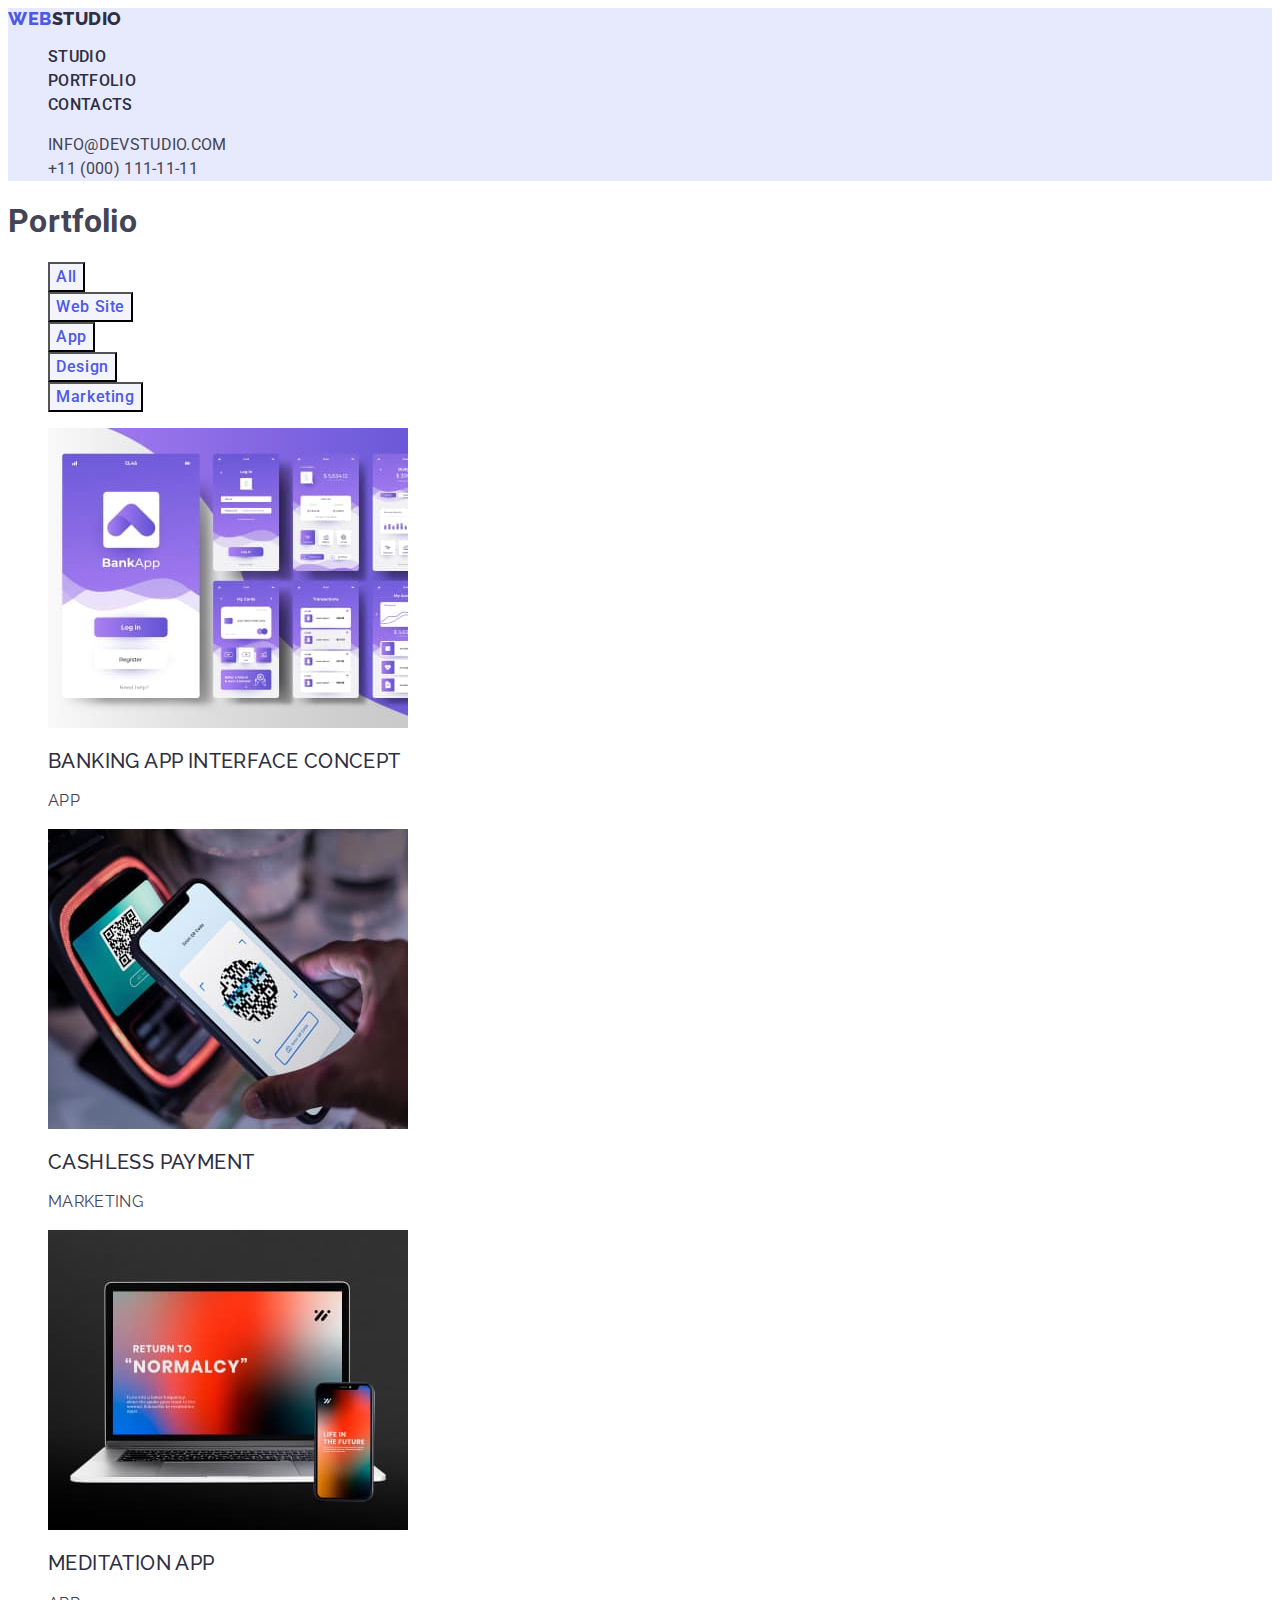
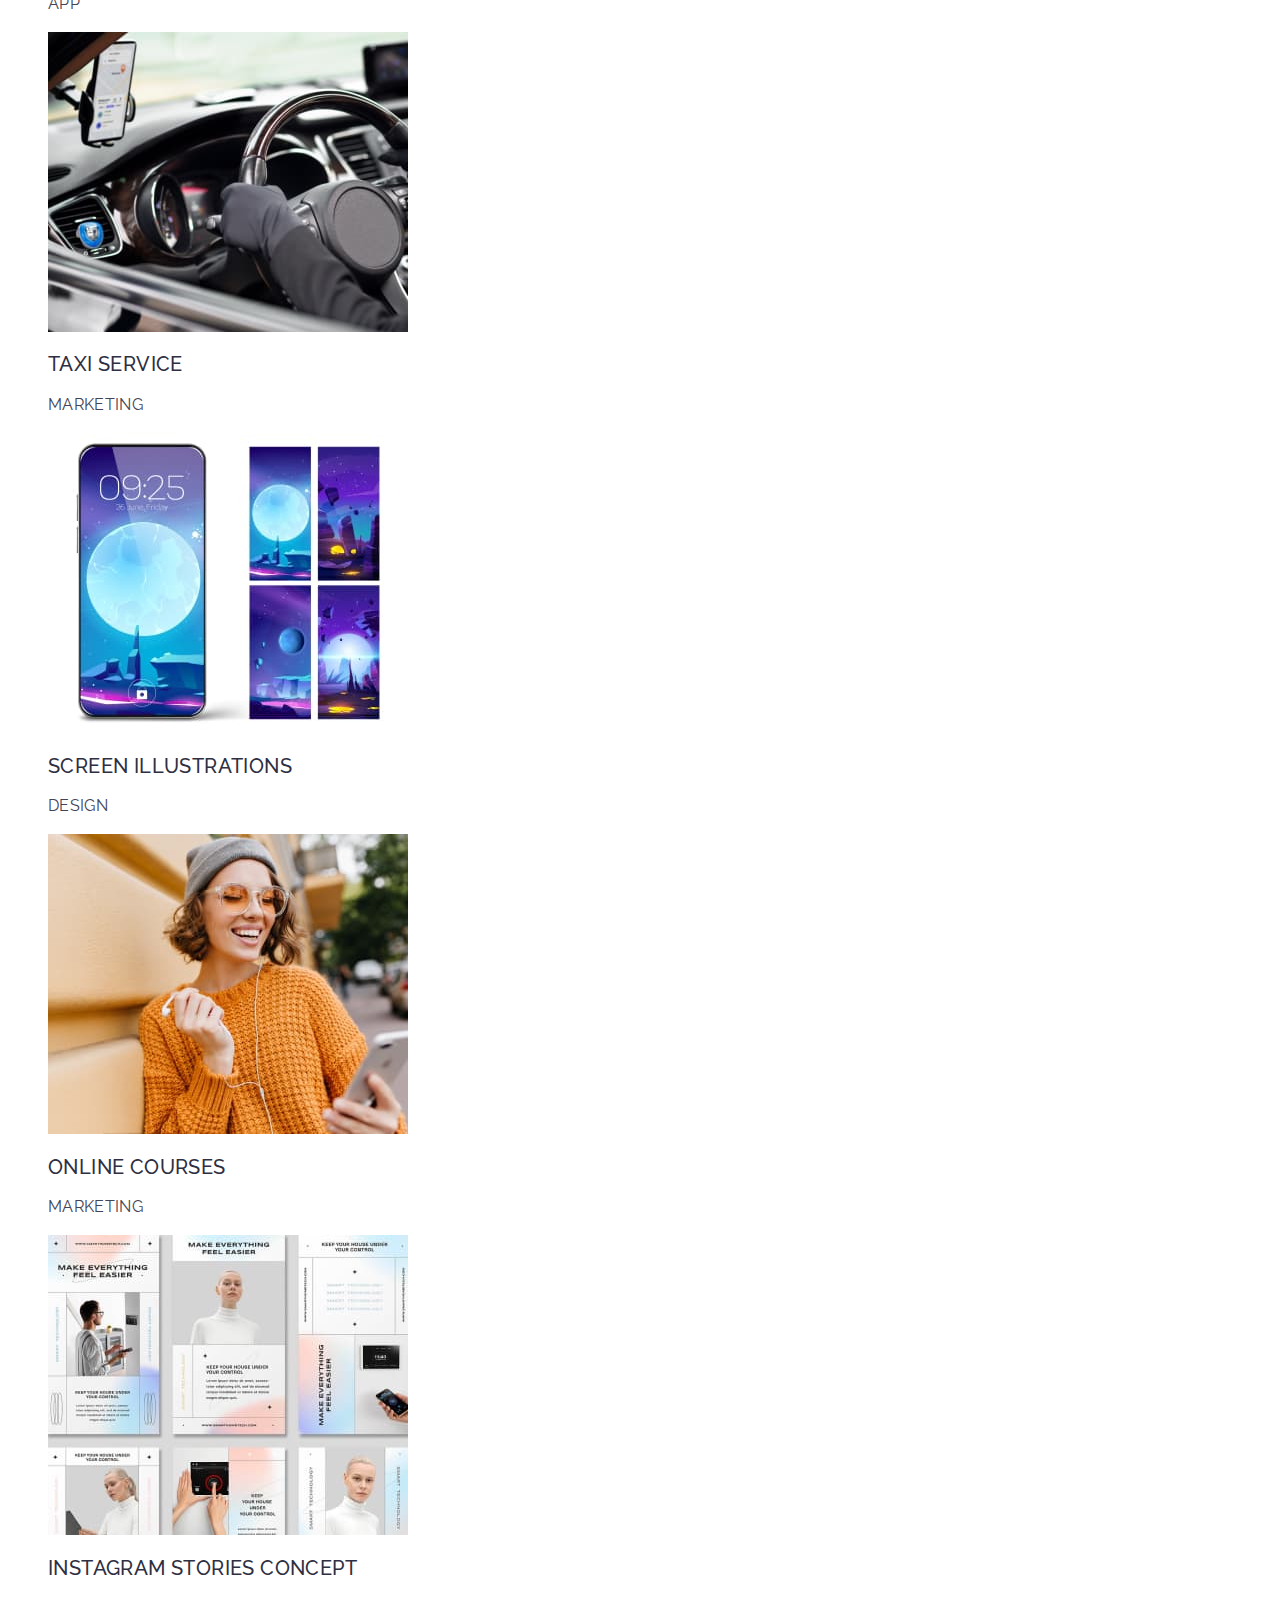
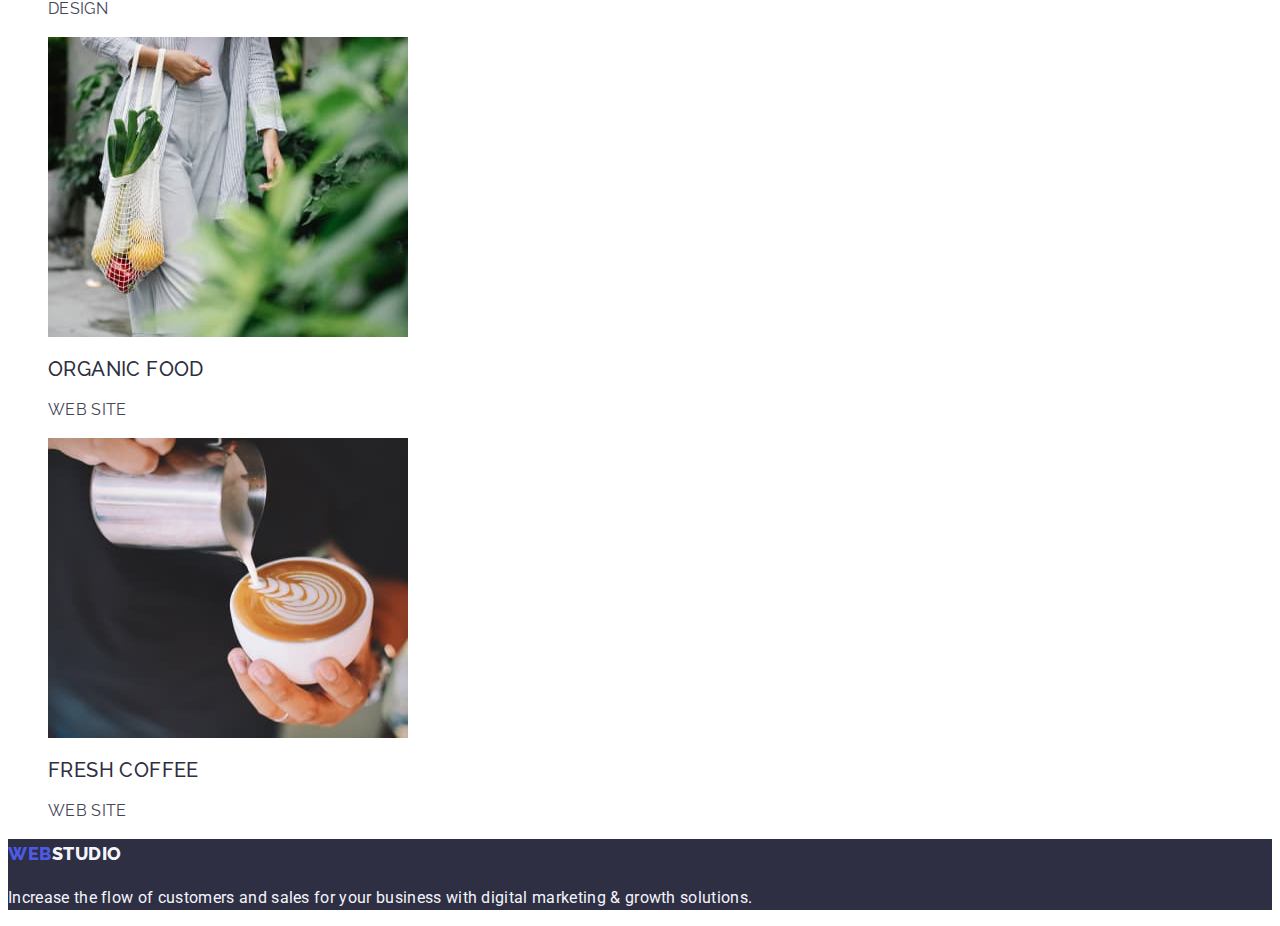
==== portfolio.html @ 163a84ca "Initial commit" ====
<!DOCTYPE html>
<html lang="en">

<head>
    <meta charset="UTF-8">
    <meta http-equiv="X-UA-Compatible" content="IE=edge">
    <meta name="viewport" content="width=device-width, initial-scale=1.0">
    <title>Document</title>
    <link rel="stylesheet" href="./css/styles.css">
    <link rel="preconnect" href="https://fonts.googleapis.com">
    <link rel="preconnect" href="https://fonts.gstatic.com" crossorigin>
    <link
        href="https://fonts.googleapis.com/css2?family=Raleway:wght@800&family=Roboto:wght@400;500;700;900&display=swap"
        rel="stylesheet">
</head>

<body>
    <!--Main Info-->
<header class="header">
    <nav class="nav">

        <a class="link" href="./index.html">Web<span class="logo">Studio</span></a>
        <ul class="list">

            <li><a class="nav-link link" href="./index.html">Studio</a></li>
            <li><a class="nav-link link" href="./portfolio.html">Portfolio</a></li>
            <li><a class="nav-link link" href="">Contacts</a></li>
        </ul>
    </nav>
    <address class="item">
        <ul class="list">
            <li><a class="link-adress list link" href="mailto:info@devstudio.com">info@devstudio.com</a></li>
            <li><a class="link-adress list link" href="tel:+110001111111">+11 (000) 111-11-11</a></li>
        </ul>
    </address>
</header>
   <main>
    <!--Links about us-->
    <section class="section-portfolio">
        <h1>Portfolio</h1>
        <ul class="list">
            <li><button type="button" class="button-portfolio">All</button></li>
            <li><button type="button" class="button-portfolio">Web Site</button></li>
            <li><button type="button" class="button-portfolio">App</button></li>
            <li><button type="button" class="button-portfolio">Design</button></li>
            <li><button type="button" class="button-portfolio">Marketing</button></li>
        </ul>
   
        <ul class="list">
            
            <li>
            <a  href="" class="link link-portfolio"><img src="./images/Bankapp.jpg" alt="banking application" width="360"><h2 class="section-portfolio-title">Banking App Interface Concept</h2>
            <p class="section-portfolio-text">App</p></a>
            </li>

            <li>
             <a href="" class="link link-portfolio"><img src="./images/scancode.jpg" alt="scaning QR code from phone" width="360"><h2 class="section-portfolio-title">Cashless Payment</h2>
            <p class="section-portfolio-text">Marketing</p></a>
            
            </li>

            <li>
            <a href="" class="link link-portfolio"><img src="./images/laptop.jpg" alt="laptop staying on the table with information" width="360"><h2 class="section-portfolio-title">Meditation App</h2>
            <p class="section-portfolio-text">App</p></a>
            
            </li>

            <li>
            <a href="" class="link link-portfolio"><img src="./images/cardrive.jpg" alt="man drive a car" width="360"><h2 class="section-portfolio-title">Taxi Service</h2>
            <p class="section-portfolio-text">Marketing</p></a>
            
            </li>

            <li>
            <a href="" class="link link-portfolio"><img src="./images/nightphone.jpg" alt="phone with night theame" width="360"><h2 class="section-portfolio-title">Screen Illustrations</h2>
            <p class="section-portfolio-text">Design</p></a>
            
            </li>
                                        
            <li>
            <a href="" class="link link-portfolio"><img src="./images/smile.jpg" alt="smile woman" width="360"><h2 class="section-portfolio-title">Online Courses</h2>
            <p class="section-portfolio-text">Marketing</p></a>
           
            </li>
            
            <li>
            <a href="" class="link link-portfolio"><img src="./images/teh.jpg" alt="tehnology with robot" width="360"><h2 class="section-portfolio-title">Instagram Stories Concept</h2>
            <p class="section-portfolio-text">Design</p></a>
            
            </li>

            <li>
            <a href="" class="link link-portfolio"><img src="./images/woomanveg.jpg" alt="woman with vegatebles" width="360"><h2 class="section-portfolio-title">Organic Food</h2>
            <p class="section-portfolio-text">Web Site</p></a>
            
            </li>

            <li>
            <a href="" class="link link-portfolio"><img src="./images/cupcoffe.jpg" alt="cup of the coffe" width="360"><h2 class="section-portfolio-title">Fresh Coffee</h2>
            <p class="section-portfolio-text">Web Site</p></a>
            
            </li>

        </ul>
    </section>
   </main>
<!--Footer-->
<footer class="footer">
    <a class="link" href="./index.html">Web<span class="footer-logo">Studio</span></a>
    <p class="footer-text">Increase the flow of customers and sales for your business with digital marketing & growth
        solutions.</p>
</footer>
</body>

</html>
---- css/styles.css ----
:root{
    --iris-color: #4D5AE5;
    --ocean-color: #404BBF;
    --navy-blue-color: #2E2F42;
    --green-color: #31D0AA;
    --slate-color: #434455;
    --light-slate-color: #8E8F99;
    --cornflower-color: #E7E9FC;
    --cloud-color: #F4F4FD;
    --navy-blue-modal: #2E2F42;
    --grey-color: #2E2F42;
    --white-color: #FFFFFF;
    --dairy-color: #FCFCFC;
}
body{
    color: #434455;
        background-color: #ffffff;
        font-family: 'Roboto', sans-serif;
        letter-spacing: 0.02em;
}
/*-----------------Header------------------------*/
.header{
    background-color: var(--cornflower-color);
}
.link{
    color: #4d5ae5;
        font-family: "Raleway", sans-serif;
        font-weight: 800;
        font-size: 18px;
        line-height: 1.17;
        text-transform: uppercase;
        text-decoration: none;
        letter-spacing: 0.03em;
}
.logo{
color: var(--navy-blue-color);
}
.nav-link{
color: var(--navy-blue-modal);
font-weight: 500;
font-size: 16px;
line-height: 1.5;
letter-spacing: 0.02em;
font-family: 'Roboto', sans-serif;
}
.list{
list-style: none;
text-decoration: none;
}
.link-adress{
    color: var(--slate-color);
    font-style: normal;
    font-weight: 400;
    font-size: 16px;
    line-height: 1.5;
    letter-spacing: 0.02em;
    font-family: 'Roboto', sans-serif;
}
.item{
font-style: normal
}
/*----------------Section main HERO------------------*/
.section-hero{
    background-color: var(--navy-blue-color);
}
.section-hero-title{
    color: var(--white-color);
    font-weight: 700;
    font-size: 56px;
    line-height: 1.07;
    text-align: center;
    letter-spacing: 0.02em
}
/*--------------------Section main 1--------------------*/
.section{
    background-color: #fff;
}
.section-title {
    color: var(--navy-blue-color);
    font-weight: 500;
    font-size: 20px;
    line-height: 1.2;
    letter-spacing: 0.02em;
}

.section-text {
    color: var(--slate-color);
    font-weight: 400;
    font-size: 16px;
    line-height: 1.5;
}
/*-----------------------Section main 2------------------*/
.section-work{
    background-color: #fff;
}
.section-work-title{
    color:#2e2f42;
    font-weight: 700;
    font-size: 36px;
    line-height: 1.11;
    text-transform: capitalize;
    text-align: center;
}
/*------------------------Section main 3------------------*/
.section-team{
    background-color: var(--cloud-color);
}
.section-team-title{
    color:#2e2f42;
    font-weight: 700;
    font-size: 36px;
    line-height: 1.11;
    letter-spacing: 0.02em;
    text-transform: capitalize;
    text-align: center;
}
.section-team-subtitle{
 color:#2e2f42; 
font-weight: 500;
font-size: 20px;
line-height: 1.2;
text-align: center;
letter-spacing: 0.02em;
}
.section-team-list{
background-color: #FFFFFF;
}
.section-team-text{
    font-weight: 400;
    font-size: 16px;
    line-height: 1.5;
    text-align: center;
}
/*----------------Footer---------------------------------*/
.footer{
    background-color: var(--navy-blue-color);
}
.footer-logo{
color: #F4F4FD;
text-decoration: none;
font-weight: 800;
font-size: 18px;
line-height: 1.7;
letter-spacing: 0.03em;
text-transform: uppercase;
}
.footer-text{
color: #F4F4FD;
font-weight: 400;
font-size: 16px;
line-height: 1.5;
}
/*--------------------Section Portfolio-----------------------------------*/
.section-portfolio{
    background-color: #fff;
}
.section-portfolio-title{
color: var(--navy-blue-color);
font-weight: 500;
    font-size: 20px;
    line-height: 1.2;
    letter-spacing: 0.02em

}
.section-portfolio-text{
color: #434455;
font-weight: 400;
font-size: 16px;
line-height: 1.5;
letter-spacing: 0.02em
}

/*----------------------------Buttons and Navigation--------------------------------------*/
.button-main{
    font-family: "Roboto", sans-serif;
    font-weight: 500;
    font-size: 16px;
    line-height: 1.5;
    letter-spacing: 0.04em;
    color: #ffffff;
    background-color: var(--iris-color);
    cursor: pointer;
}
.button-main:hover,
.button-main:focus{
    font-family: "Roboto", sans-serif;
    font-weight: 500;
    font-size: 16px;
    line-height: 1.5;
    letter-spacing: 0.04em;
    color: #ffffff;
    background-color: var(--ocean-color);
} 
.nav-link:focus, 
.nav-link:hover{
color: var(--ocean-color);
}
.link-adress:focus, 
.link-adress:hover{
color: var(--ocean-color);
}
.button-portfolio{
color:#4d5ae5;
font-family: "Roboto", sans-serif;
font-weight: 500;
font-size: 16px;
line-height: 1.5;
letter-spacing: 0.04em;
background-color: #F4F4FD;
cursor: pointer;
}
.button-portfolio:hover, 
.button-portfolio:focus{
color: #FFFFFF;
font-family: "Roboto", sans-serif;
font-weight: 500;
font-size: 16px;
line-height: 1.5;
letter-spacing: 0.04em;
background-color: var(--ocean-color);
}
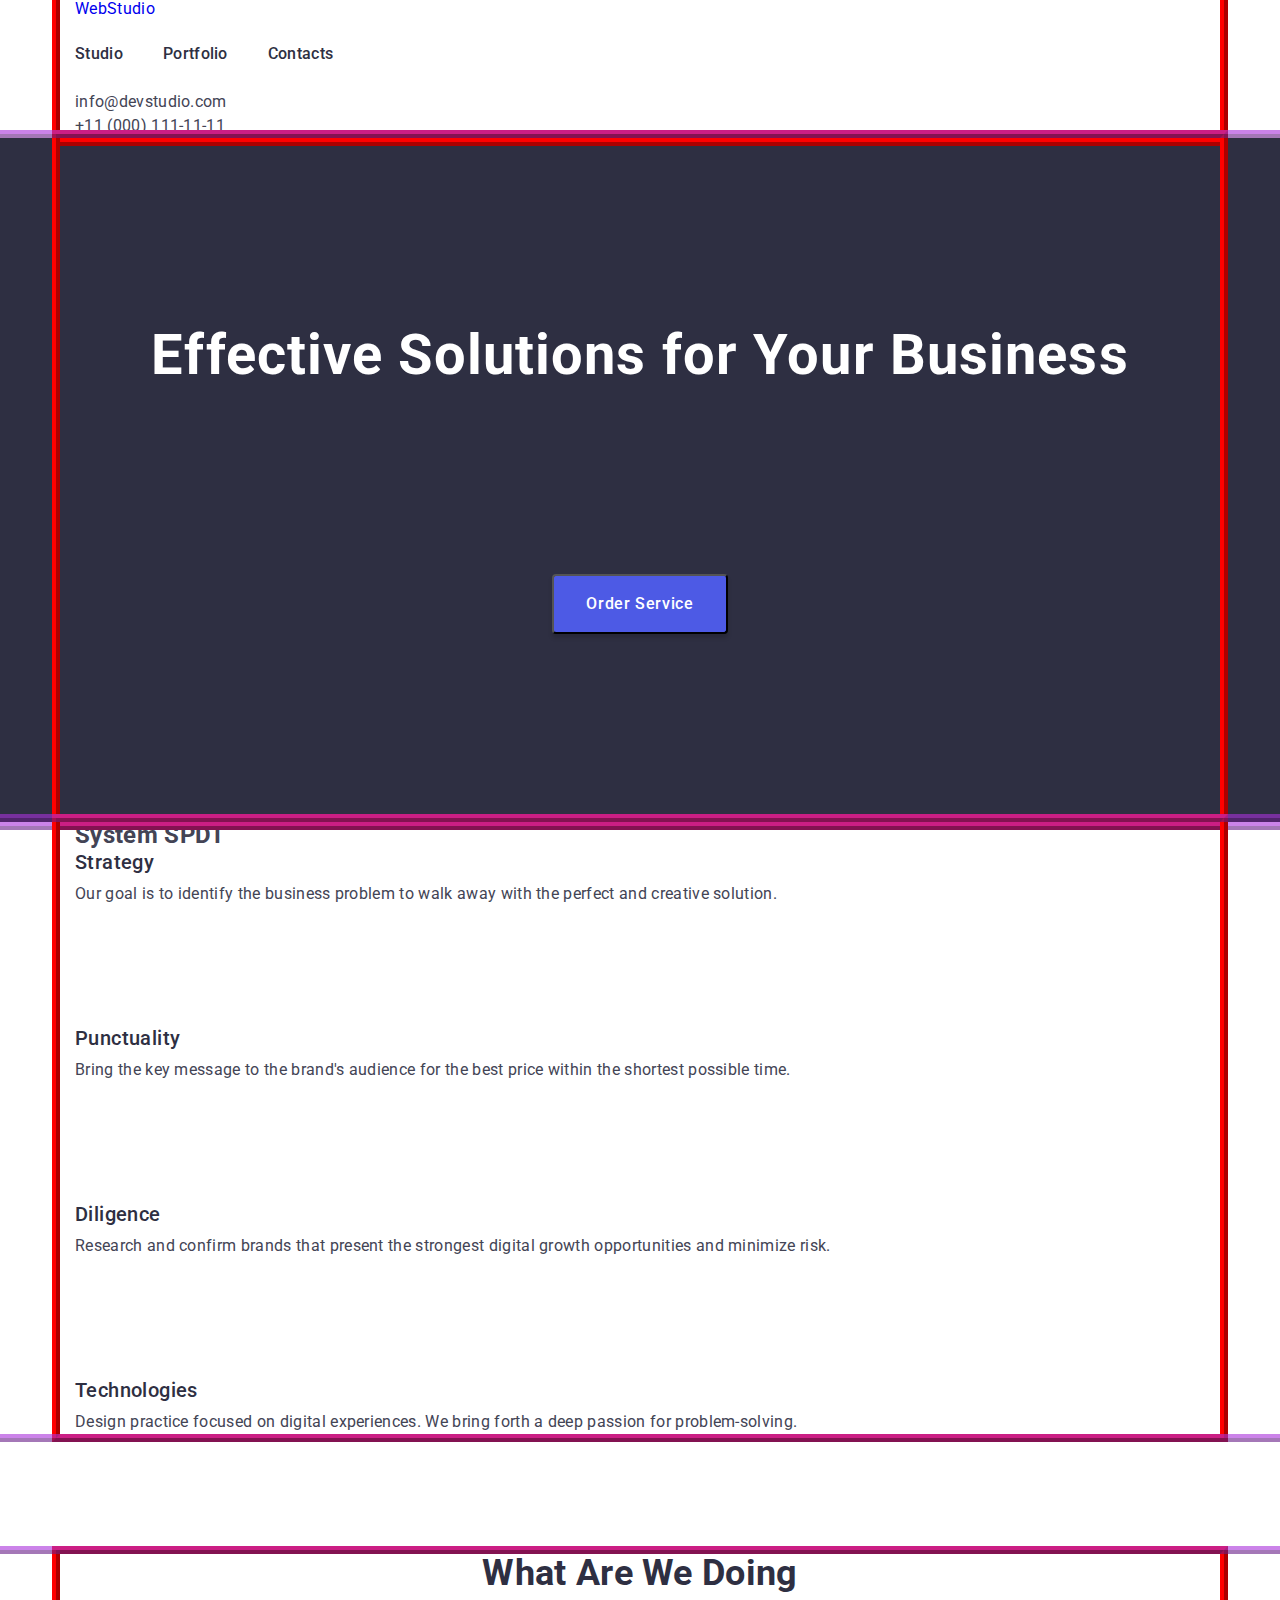
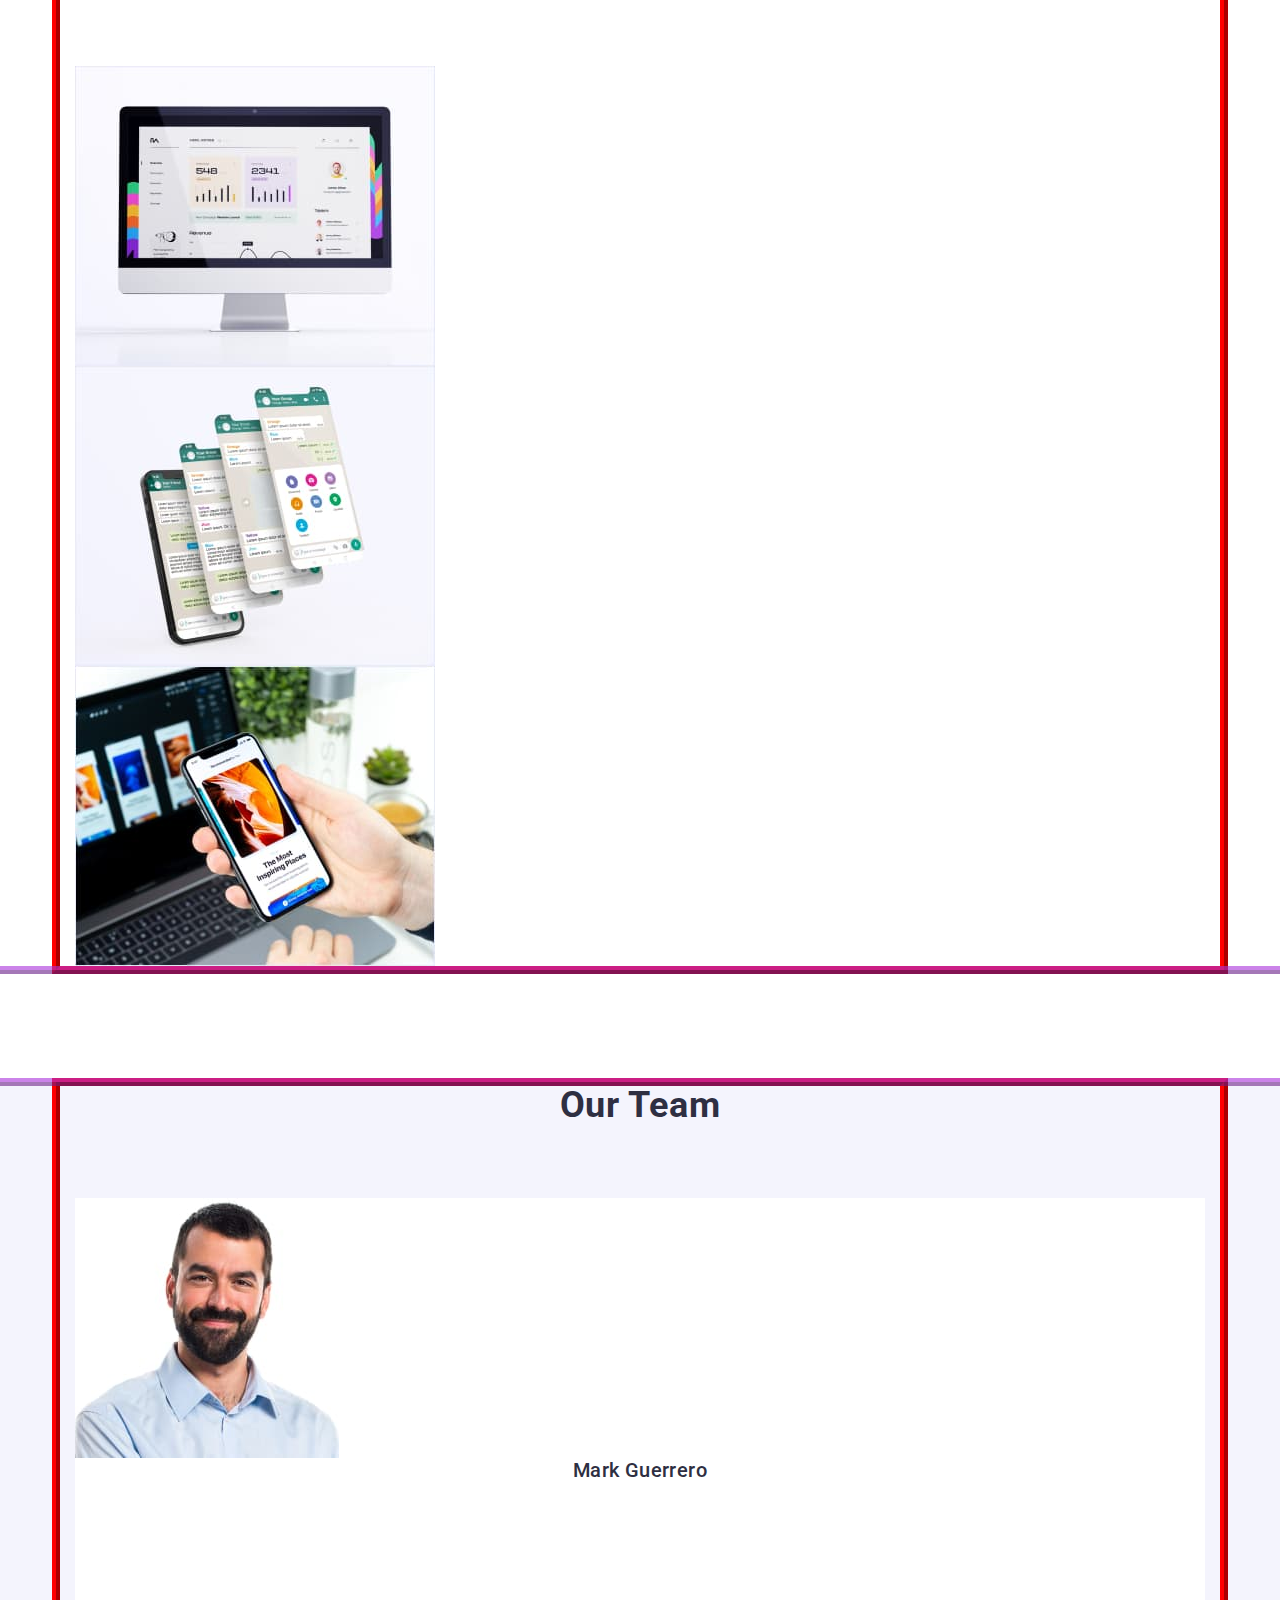
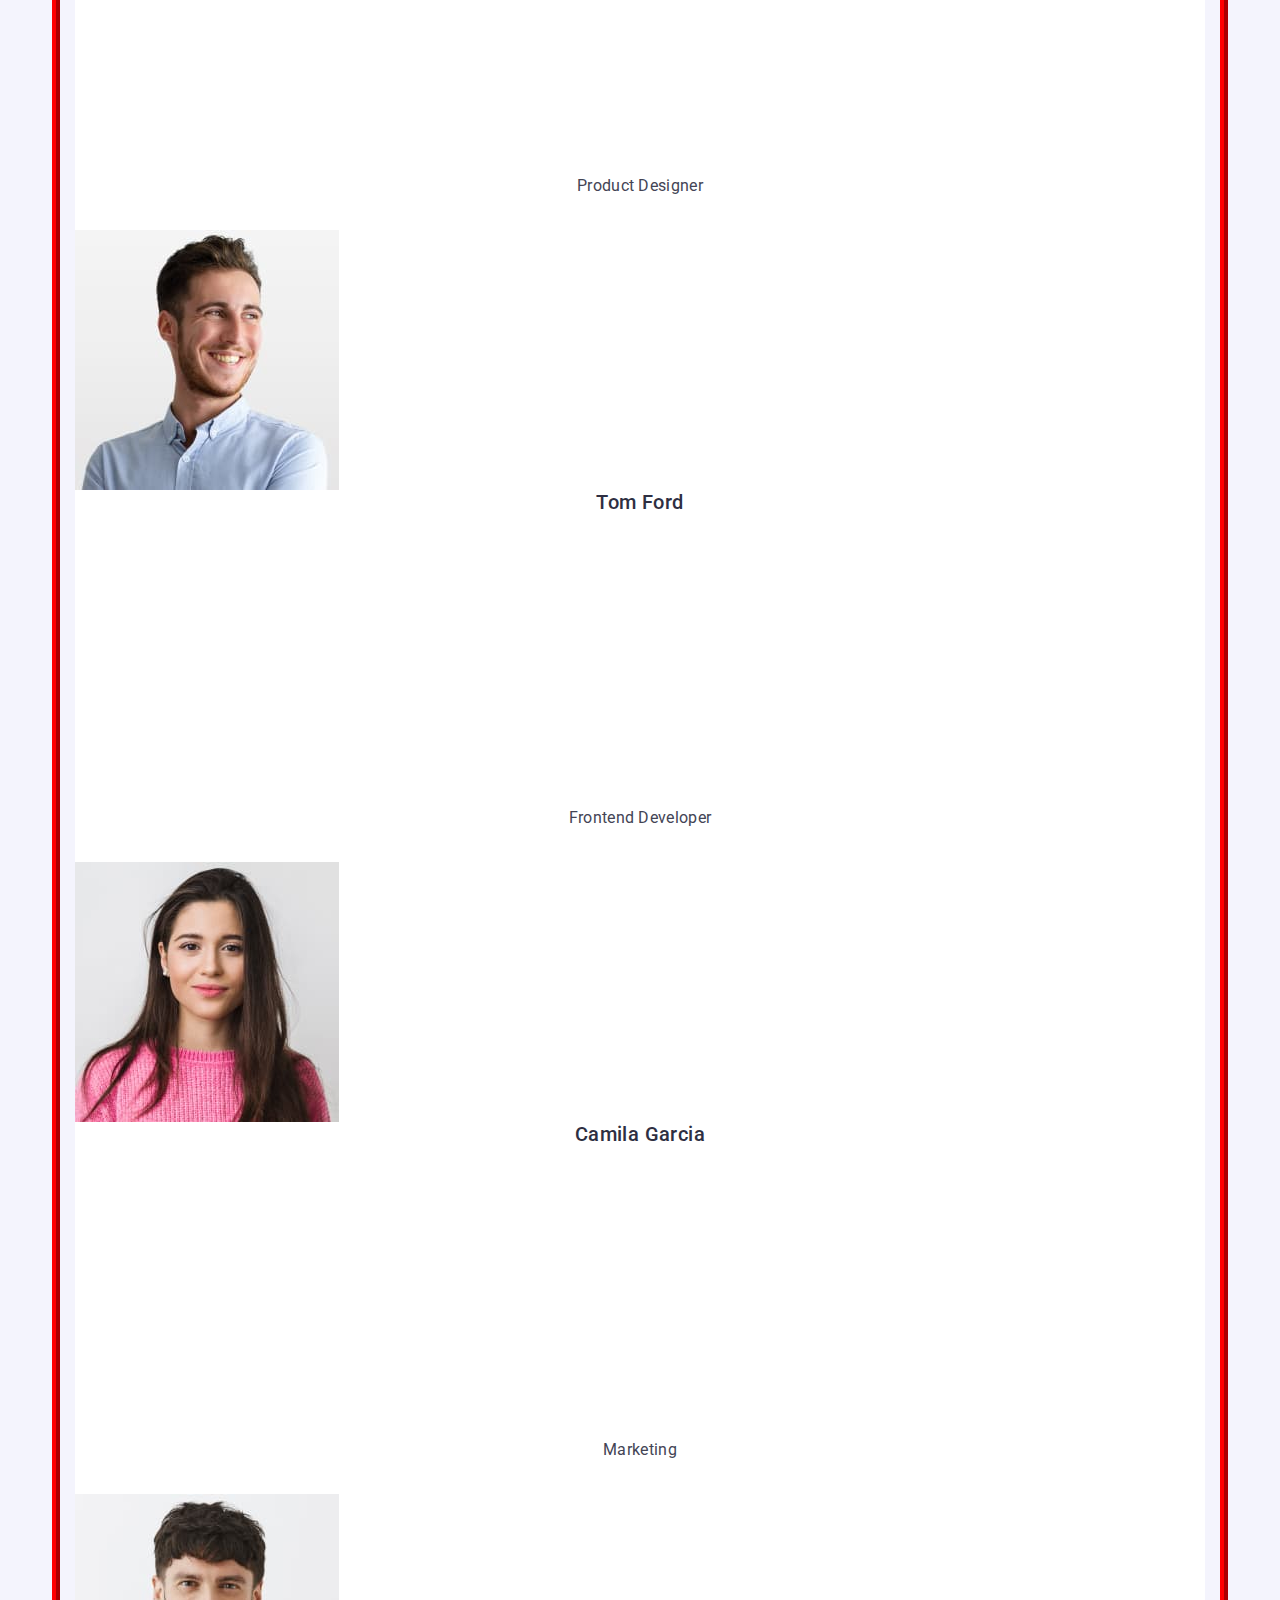
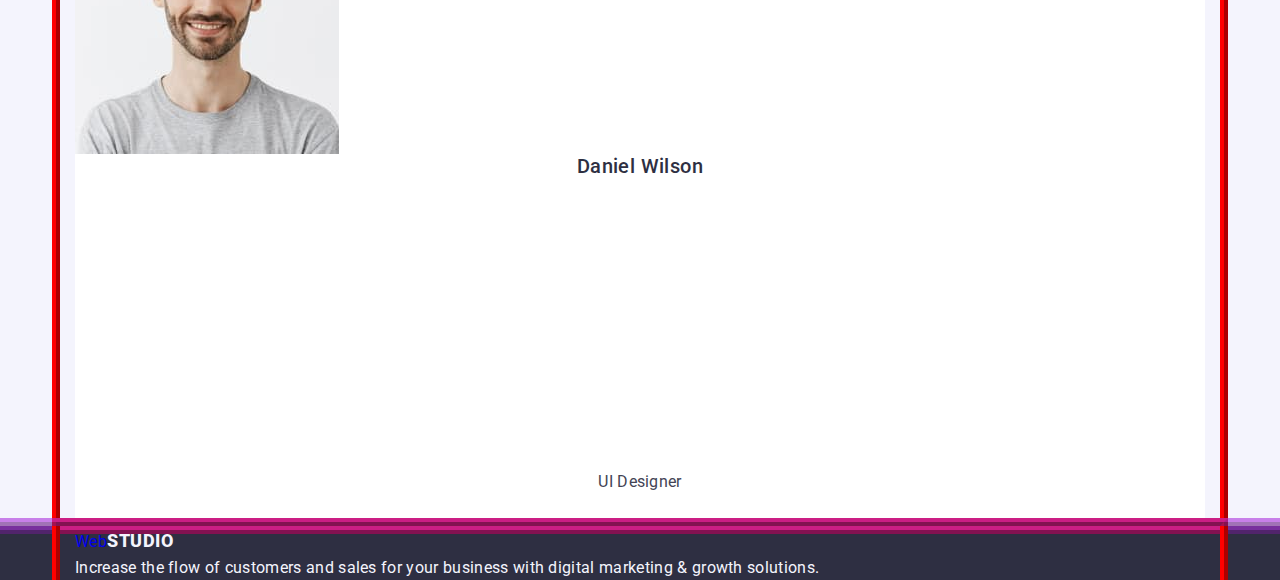
==== commit 0f87d550: "uppdt v0.1" ====
--- a/portfolio.html
+++ b/portfolio.html
@@ -5,111 +5,129 @@
     <meta charset="UTF-8">
     <meta http-equiv="X-UA-Compatible" content="IE=edge">
     <meta name="viewport" content="width=device-width, initial-scale=1.0">
-    <title>Document</title>
-    <link rel="stylesheet" href="./css/styles.css">
+    <title>WebStudio</title>
     <link rel="preconnect" href="https://fonts.googleapis.com">
     <link rel="preconnect" href="https://fonts.gstatic.com" crossorigin>
     <link
         href="https://fonts.googleapis.com/css2?family=Raleway:wght@800&family=Roboto:wght@400;500;700;900&display=swap"
         rel="stylesheet">
+    <link rel="stylesheet" href="https://cdn.jsdelivr.net/npm/modern-normalize@2.0.0/modern-normalize.min.css">
+    <link rel="stylesheet" href="./css/styles.css">
+
 </head>
 
 <body>
     <!--Main Info-->
-<header class="header">
-    <nav class="nav">
+    <header class="header">
+        <div class="container">
 
-        <a class="link" href="./index.html">Web<span class="logo">Studio</span></a>
-        <ul class="list">
+            <nav class="nav">
 
-            <li><a class="nav-link link" href="./index.html">Studio</a></li>
-            <li><a class="nav-link link" href="./portfolio.html">Portfolio</a></li>
-            <li><a class="nav-link link" href="">Contacts</a></li>
-        </ul>
-    </nav>
-    <address class="item">
-        <ul class="list">
-            <li><a class="link-adress list link" href="mailto:info@devstudio.com">info@devstudio.com</a></li>
-            <li><a class="link-adress list link" href="tel:+110001111111">+11 (000) 111-11-11</a></li>
-        </ul>
-    </address>
-</header>
-   <main>
-    <!--Links about us-->
-    <section class="section-portfolio">
-        <h1>Portfolio</h1>
-        <ul class="list">
-            <li><button type="button" class="button-portfolio">All</button></li>
-            <li><button type="button" class="button-portfolio">Web Site</button></li>
-            <li><button type="button" class="button-portfolio">App</button></li>
-            <li><button type="button" class="button-portfolio">Design</button></li>
-            <li><button type="button" class="button-portfolio">Marketing</button></li>
-        </ul>
-   
-        <ul class="list">
-            
-            <li>
-            <a  href="" class="link link-portfolio"><img src="./images/Bankapp.jpg" alt="banking application" width="360"><h2 class="section-portfolio-title">Banking App Interface Concept</h2>
-            <p class="section-portfolio-text">App</p></a>
-            </li>
+                <a class="link" href="./index.html">Web<span class="logo">Studio</span></a>
+                <ul class="nav-main list">
 
-            <li>
-             <a href="" class="link link-portfolio"><img src="./images/scancode.jpg" alt="scaning QR code from phone" width="360"><h2 class="section-portfolio-title">Cashless Payment</h2>
-            <p class="section-portfolio-text">Marketing</p></a>
-            
-            </li>
+                    <li><a class="nav-link link" href="./index.html">Studio</a></li>
+                    <li><a class="nav-link link" href="./portfolio.html">Portfolio</a></li>
+                    <li><a class="nav-link link" href="">Contacts</a></li>
+                </ul>
+            </nav>
+            <address class="item">
+                <ul class="list">
+                    <li><a class="link-adress list link" href="mailto:info@devstudio.com">info@devstudio.com</a></li>
+                    <li><a class="link-adress list link" href="tel:+110001111111">+11 (000) 111-11-11</a></li>
+                </ul>
+            </address>
+        </div>
+    </header>
+    <main>
+        <!--Hero-->
+        <section class="section-hero">
+            <div class="container">
+                <h1 class="section-hero-title">Effective Solutions for Your Business</h1>
+                <button type="button" class="button-main">Order Service</button>
+        </section>
 
-            <li>
-            <a href="" class="link link-portfolio"><img src="./images/laptop.jpg" alt="laptop staying on the table with information" width="360"><h2 class="section-portfolio-title">Meditation App</h2>
-            <p class="section-portfolio-text">App</p></a>
-            
-            </li>
+        <!--SPDT-->
+        <section class="section">
+            <div class="container">
+                <h2>System SPDT</h2>
+                <ul class="list">
+                    <li>
+                        <h3 class="section-title">Strategy</h3>
+                        <p class="section-text">Our goal is to identify the business
+                            problem to walk away with the perfect and creative solution.</p>
+                    </li>
+                    <li>
+                        <h3 class="section-title">Punctuality</h3>
+                        <p class="section-text">Bring the key message to the brand's audience for the best price within
+                            the shortest possible time.</p>
+                    </li>
+                    <li>
+                        <h3 class="section-title">Diligence</h3>
+                        <p class="section-text">Research and confirm brands that present the strongest digital growth
+                            opportunities and minimize risk.
+                        </p>
+                    </li>
+                    <li>
+                        <h3 class="section-title">Technologies</h3>
+                        <p class="section-text">Design practice focused on digital experiences. We bring forth a deep
+                            passion for problem-solving.</p>
+                    </li>
+                </ul>
+            </div>
+        </section>
+        <!--What are we doing-->
+        <section class="section-work">
+            <div class="container">
+                <h2 class="section-work-title">What are we doing</h2>
+                <ul class="list-content">
+                    <li><img src="./images/comp.jpg" alt="Mac staying on the table" width="360"></li>
+                    <li><img src="./images/teleph.jpg" alt="Browsing in Iphone" width="360"></li>
+                    <li><img src="./images/telephcomp.jpg"
+                            alt="A person holds an iPhone in her hand with an open article and a Macbook in the background"
+                            width="360"></li>
+                </ul>
+            </div>
+        </section>
+        <!--Our Team-->
+        <section class="section-team">
+            <div class="container">
+                <h2 class="section-team-title">Our Team</h2>
+                <ul class="list">
+                    <li class="section-team-list">
 
-            <li>
-            <a href="" class="link link-portfolio"><img src="./images/cardrive.jpg" alt="man drive a car" width="360"><h2 class="section-portfolio-title">Taxi Service</h2>
-            <p class="section-portfolio-text">Marketing</p></a>
-            
-            </li>
-
-            <li>
-            <a href="" class="link link-portfolio"><img src="./images/nightphone.jpg" alt="phone with night theame" width="360"><h2 class="section-portfolio-title">Screen Illustrations</h2>
-            <p class="section-portfolio-text">Design</p></a>
-            
-            </li>
-                                        
-            <li>
-            <a href="" class="link link-portfolio"><img src="./images/smile.jpg" alt="smile woman" width="360"><h2 class="section-portfolio-title">Online Courses</h2>
-            <p class="section-portfolio-text">Marketing</p></a>
-           
-            </li>
-            
-            <li>
-            <a href="" class="link link-portfolio"><img src="./images/teh.jpg" alt="tehnology with robot" width="360"><h2 class="section-portfolio-title">Instagram Stories Concept</h2>
-            <p class="section-portfolio-text">Design</p></a>
-            
-            </li>
-
-            <li>
-            <a href="" class="link link-portfolio"><img src="./images/woomanveg.jpg" alt="woman with vegatebles" width="360"><h2 class="section-portfolio-title">Organic Food</h2>
-            <p class="section-portfolio-text">Web Site</p></a>
-            
-            </li>
-
-            <li>
-            <a href="" class="link link-portfolio"><img src="./images/cupcoffe.jpg" alt="cup of the coffe" width="360"><h2 class="section-portfolio-title">Fresh Coffee</h2>
-            <p class="section-portfolio-text">Web Site</p></a>
-            
-            </li>
-
-        </ul>
-    </section>
-   </main>
-<!--Footer-->
-<footer class="footer">
-    <a class="link" href="./index.html">Web<span class="footer-logo">Studio</span></a>
-    <p class="footer-text">Increase the flow of customers and sales for your business with digital marketing & growth
-        solutions.</p>
-</footer>
+                        <img src="./images/Bob.jpg" alt="Man with beautiful beard" width="264">
+                        <h3 class="section-team-subtitle">Mark Guerrero</h3>
+                        <p class="section-team-text">Product Designer</p>
+                    </li>
+                    <li class="section-team-list">
+                        <img src="./images/Devid.jpg" alt="Man with beautiful smile" width="264">
+                        <h3 class="section-team-subtitle">Tom Ford</h3>
+                        <p class="section-team-text">Frontend Developer</p>
+                    </li>
+                    <li class="section-team-list">
+                        <img src="./images/Ana.jpg" alt="beautiful girl" width="264">
+                        <h3 class="section-team-subtitle">Camila Garcia</h3>
+                        <p class="section-team-text">Marketing</p>
+                    </li>
+                    <li class="section-team-list">
+                        <img src="./images/Ara.jpg" alt="Man with big smaile and graj shirt" width="264">
+                        <h3 class="section-team-subtitle">Daniel Wilson</h3>
+                        <p class="section-team-text">UI Designer</p>
+                    </li>
+                </ul>
+            </div>
+        </section>
+        <!--footer-->
+    </main>
+    <!--Footer-->
+    <footer class="footer">
+        <div class="container">
+            <a class="link" href="./index.html">Web<span class="footer-logo">Studio</span></a>
+            <p class="footer-text">Increase the flow of customers and sales for your business with digital marketing &
+                growth solutions.</p>
+        </div>
+    </footer>
 </body>
 
 </html>--- a/css/styles.css
+++ b/css/styles.css
@@ -1,4 +1,4 @@
-:root{
+:root {
     --iris-color: #4D5AE5;
     --ocean-color: #404BBF;
     --navy-blue-color: #2E2F42;
@@ -12,42 +12,128 @@
     --white-color: #FFFFFF;
     --dairy-color: #FCFCFC;
 }
-body{
+
+body {
     color: #434455;
-        background-color: #ffffff;
-        font-family: 'Roboto', sans-serif;
-        letter-spacing: 0.02em;
-}
-/*-----------------Header------------------------*/
-.header{
+    background-color: #ffffff;
+    font-family: 'Roboto', sans-serif;
+    letter-spacing: 0.02em;
+}
+
+.container {
+    width: 1160px;
+    padding-left: 15px;
+    padding-right: 15px;
+    margin-left: auto;
+    margin-right: auto;
+    outline: 8px ridge red;
+}
+
+/**
+  |============================
+  | Reset start
+  |============================
+*/
+h1,
+h2,
+h3,
+h4,
+h5,
+h6,
+p {
+    margin: 0;
+}
+
+ul {
+    padding: 0;
+    margin: 0;
+    list-style: none;
+}
+
+button {
+    font-family: inherit;
+    color: inherit;
+    cursor: pointer;
+}
+
+img {
+    display: block;
+    max-width: 100%;
+    height: auto;
+}
+
+.card-set-item {}
+
+.card-set-
+
+/**
+  |============================
+  | Header
+  |============================
+*/
+.header {
     background-color: var(--cornflower-color);
-}
+    outline: 5px ridge rgba(170, 50, 220, .6);
+}
+.header-container {
+    display: flex;
+    justify-content: space-between;
+    
+}
+.navigation {
+    display: flex;
+    align-items: center;
+       
+}
+
 .link{
+text-decoration: none;
+display: block;
+}
+
+.main-link {
     color: #4d5ae5;
-        font-family: "Raleway", sans-serif;
-        font-weight: 800;
-        font-size: 18px;
-        line-height: 1.17;
-        text-transform: uppercase;
-        text-decoration: none;
-        letter-spacing: 0.03em;
-}
-.logo{
-color: var(--navy-blue-color);
-}
-.nav-link{
-color: var(--navy-blue-modal);
-font-weight: 500;
-font-size: 16px;
-line-height: 1.5;
-letter-spacing: 0.02em;
-font-family: 'Roboto', sans-serif;
-}
-.list{
-list-style: none;
-text-decoration: none;
-}
-.link-adress{
+    font-family: "Raleway", sans-serif;
+    font-weight: 800;
+    font-size: 18px;
+    line-height: 1.17;
+    text-transform: uppercase;
+    letter-spacing: 0.03em;
+    margin-right: 76px;
+}
+
+.logo-span {
+    color: var(--navy-blue-color);
+    margin: rig;
+}
+
+.nav-main{
+display: flex;
+gap: 40px;
+height: 100%;
+align-items: center;
+}
+
+.nav-link {
+    color: var(--navy-blue-modal);
+    font-weight: 500;
+    font-size: 16px;
+    line-height: 1.5;
+    letter-spacing: 0.02em;
+    font-family: 'Roboto', sans-serif;
+    padding: 24px 0;
+    
+}
+
+.list {
+    list-style: none;
+    text-decoration: none;
+    margin: 0px;
+    padding: 0px;
+
+}
+
+.link-adress {
     color: var(--slate-color);
     font-style: normal;
     font-weight: 400;
@@ -56,31 +142,49 @@
     letter-spacing: 0.02em;
     font-family: 'Roboto', sans-serif;
 }
-.item{
-font-style: normal
-}
-/*----------------Section main HERO------------------*/
-.section-hero{
+
+.item {
+    font-style: normal
+}
+
+/**
+  |============================
+  | Section main HERO
+  |============================
+*/
+.section-hero {
     background-color: var(--navy-blue-color);
-}
-.section-hero-title{
+    outline: 8px ridge rgba(170, 50, 220, .6);
+    text-align: center;
+}
+
+.section-hero-title {
     color: var(--white-color);
     font-weight: 700;
     font-size: 56px;
     line-height: 1.07;
     text-align: center;
-    letter-spacing: 0.02em
-}
-/*--------------------Section main 1--------------------*/
-.section{
+    letter-spacing: 0.02em;
+    padding: 188px 0 188px;
+}
+
+/**
+  |============================
+  | Section main 
+  |============================
+*/
+.section {
     background-color: #fff;
-}
+    outline: 8px ridge rgba(170, 50, 220, .6);
+}
+
 .section-title {
     color: var(--navy-blue-color);
     font-weight: 500;
     font-size: 20px;
     line-height: 1.2;
     letter-spacing: 0.02em;
+    margin-bottom: 8px;
 }
 
 .section-text {
@@ -88,90 +192,137 @@
     font-weight: 400;
     font-size: 16px;
     line-height: 1.5;
-}
-/*-----------------------Section main 2------------------*/
-.section-work{
+    margin-bottom: 120px;
+}
+
+/**
+  |============================
+  | Section main work
+  |============================
+*/
+.section-work {
     background-color: #fff;
-}
-.section-work-title{
-    color:#2e2f42;
+    outline: 8px ridge rgba(170, 50, 220, .6);
+}
+
+.section-work-title {
+    color: #2e2f42;
     font-weight: 700;
     font-size: 36px;
     line-height: 1.11;
     text-transform: capitalize;
     text-align: center;
-}
-/*------------------------Section main 3------------------*/
-.section-team{
+    margin-bottom: 72px;
+}
+
+.list-content {
+    margin-bottom: 120px;
+}
+
+/**
+  |============================
+  | Section main team
+  |============================
+*/
+.section-team {
     background-color: var(--cloud-color);
-}
-.section-team-title{
-    color:#2e2f42;
+    outline: 8px ridge rgba(170, 50, 220, .6);
+}
+
+.section-team-title {
+    color: #2e2f42;
     font-weight: 700;
     font-size: 36px;
     line-height: 1.11;
     letter-spacing: 0.02em;
     text-transform: capitalize;
     text-align: center;
-}
-.section-team-subtitle{
- color:#2e2f42; 
-font-weight: 500;
-font-size: 20px;
-line-height: 1.2;
-text-align: center;
-letter-spacing: 0.02em;
-}
-.section-team-list{
-background-color: #FFFFFF;
-}
-.section-team-text{
+    margin-bottom: 72px;
+}
+
+.section-team-subtitle {
+    color: #2e2f42;
+    font-weight: 500;
+    font-size: 20px;
+    line-height: 1.2;
+    text-align: center;
+    letter-spacing: 0.02em;
+}
+
+.section-team-list {
+    background-color: #FFFFFF;
+}
+
+.section-team-text {
     font-weight: 400;
     font-size: 16px;
     line-height: 1.5;
     text-align: center;
-}
-/*----------------Footer---------------------------------*/
-.footer{
+    padding-top: 292px;
+    padding-left: 16px;
+    padding-right: 16px;
+    padding-bottom: 32px;
+}
+
+/**
+  |============================
+  | Footer
+  |============================
+*/
+.footer {
     background-color: var(--navy-blue-color);
-}
-.footer-logo{
-color: #F4F4FD;
-text-decoration: none;
-font-weight: 800;
-font-size: 18px;
-line-height: 1.7;
-letter-spacing: 0.03em;
-text-transform: uppercase;
-}
-.footer-text{
-color: #F4F4FD;
-font-weight: 400;
-font-size: 16px;
-line-height: 1.5;
-}
-/*--------------------Section Portfolio-----------------------------------*/
-.section-portfolio{
+    outline: 8px ridge rgba(170, 50, 220, .6);
+}
+
+.footer-logo {
+    color: #F4F4FD;
+    text-decoration: none;
+    font-weight: 800;
+    font-size: 18px;
+    line-height: 1.7;
+    letter-spacing: 0.03em;
+    text-transform: uppercase;
+}
+
+.footer-text {
+    color: #F4F4FD;
+    font-weight: 400;
+    font-size: 16px;
+    line-height: 1.5;
+}
+
+/**
+  |============================
+  | Section Portfolio
+  |============================
+*/
+.section-portfolio {
     background-color: #fff;
-}
-.section-portfolio-title{
-color: var(--navy-blue-color);
-font-weight: 500;
+    outline: 8px ridge rgba(170, 50, 220, .6);
+}
+
+.section-portfolio-title {
+    color: var(--navy-blue-color);
+    font-weight: 500;
     font-size: 20px;
     line-height: 1.2;
     letter-spacing: 0.02em
-
-}
-.section-portfolio-text{
-color: #434455;
-font-weight: 400;
-font-size: 16px;
-line-height: 1.5;
-letter-spacing: 0.02em
-}
-
-/*----------------------------Buttons and Navigation--------------------------------------*/
-.button-main{
+}
+
+.section-portfolio-text {
+    color: #434455;
+    font-weight: 400;
+    font-size: 16px;
+    line-height: 1.5;
+    letter-spacing: 0.02em
+}
+
+/**
+  |============================
+  | Buttons and Navigation
+  |============================
+*/
+.button-main {
     font-family: "Roboto", sans-serif;
     font-weight: 500;
     font-size: 16px;
@@ -180,9 +331,14 @@
     color: #ffffff;
     background-color: var(--iris-color);
     cursor: pointer;
-}
+    box-shadow: 0px 4px 4px rgba(0, 0, 0, 0.15);
+    border-radius: 4px;
+    padding: 16px 32px;
+    margin-bottom: 188px;
+}
+
 .button-main:hover,
-.button-main:focus{
+.button-main:focus {
     font-family: "Roboto", sans-serif;
     font-weight: 500;
     font-size: 16px;
@@ -190,32 +346,60 @@
     letter-spacing: 0.04em;
     color: #ffffff;
     background-color: var(--ocean-color);
-} 
-.nav-link:focus, 
-.nav-link:hover{
-color: var(--ocean-color);
-}
-.link-adress:focus, 
-.link-adress:hover{
-color: var(--ocean-color);
-}
-.button-portfolio{
-color:#4d5ae5;
-font-family: "Roboto", sans-serif;
-font-weight: 500;
-font-size: 16px;
-line-height: 1.5;
-letter-spacing: 0.04em;
-background-color: #F4F4FD;
-cursor: pointer;
-}
-.button-portfolio:hover, 
-.button-portfolio:focus{
-color: #FFFFFF;
-font-family: "Roboto", sans-serif;
-font-weight: 500;
-font-size: 16px;
-line-height: 1.5;
-letter-spacing: 0.04em;
-background-color: var(--ocean-color);
-}
+}
+
+.nav-link:focus,
+.nav-link:hover {
+    color: var(--ocean-color);
+}
+
+.link-adress:focus,
+.link-adress:hover {
+    color: var(--ocean-color);
+}
+
+.button-portfolio {
+    color: #4d5ae5;
+    font-family: "Roboto", sans-serif;
+    font-weight: 500;
+    font-size: 16px;
+    line-height: 1.5;
+    letter-spacing: 0.04em;
+    background-color: #F4F4FD;
+    cursor: pointer;
+    border: 1px solid #E7E9FC;
+    border-radius: 4px;
+    display: flex;
+}
+
+.button-portfolio:hover,
+.button-portfolio:focus {
+    color: #FFFFFF;
+    font-family: "Roboto", sans-serif;
+    font-weight: 500;
+    font-size: 16px;
+    line-height: 1.5;
+    letter-spacing: 0.04em;
+    background-color: var(--ocean-color);
+    box-shadow: 0px 3px 1px rgba(0, 0, 0, 0.1), 0px 2px 1px rgba(0, 0, 0, 0.08), 0px 2px 2px rgba(0, 0, 0, 0.12);
+    border-radius: 4px;
+}
+
+/**
+  |============================
+  | Optional
+  |============================
+*/
+.visually-hidden {
+    position: absolute;
+    width: 1px;
+    height: 1px;
+    margin: -1px;
+    border: 0;
+    padding: 0;
+
+    white-space: nowrap;
+    clip-path: inset(100%);
+    clip: rect(0 0 0 0);
+    overflow: hidden;
+}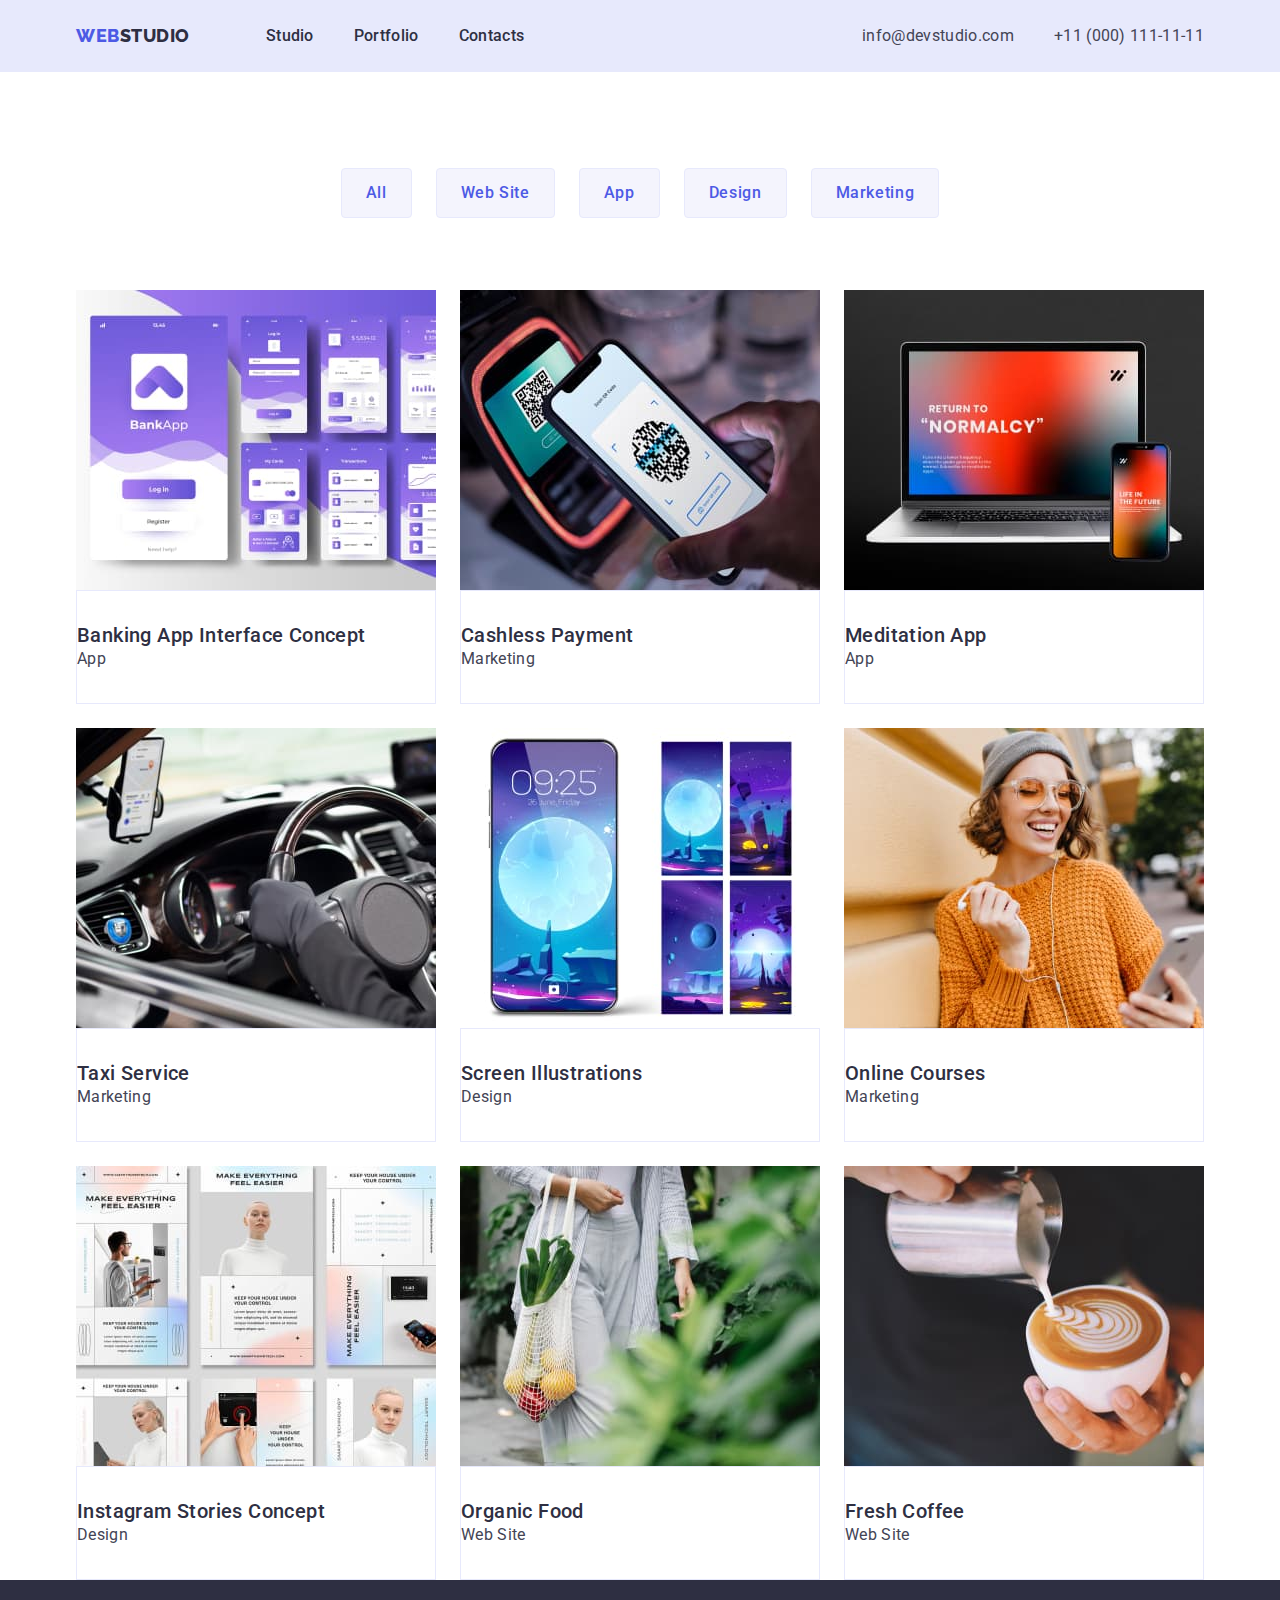
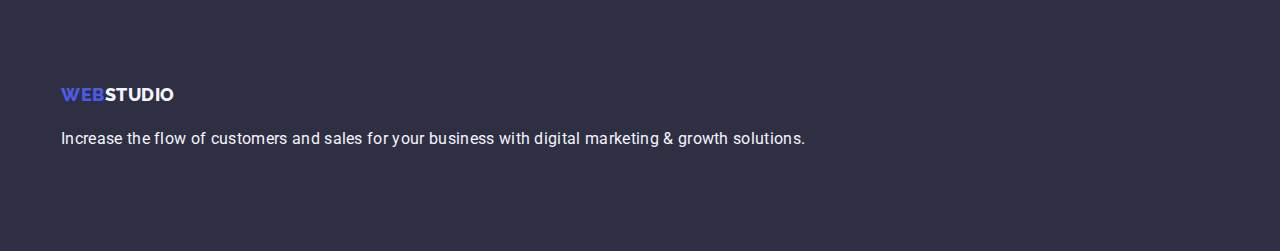
==== commit 10898eab: "uppdt portfolio and Studio" ====
--- a/portfolio.html
+++ b/portfolio.html
@@ -5,7 +5,7 @@
     <meta charset="UTF-8">
     <meta http-equiv="X-UA-Compatible" content="IE=edge">
     <meta name="viewport" content="width=device-width, initial-scale=1.0">
-    <title>WebStudio</title>
+    <title>Document</title>
     <link rel="preconnect" href="https://fonts.googleapis.com">
     <link rel="preconnect" href="https://fonts.gstatic.com" crossorigin>
     <link
@@ -18,116 +18,144 @@
 
 <body>
     <!--Main Info-->
-    <header class="header">
-        <div class="container">
+<header class="header">
+    <div class="header-container container">
+        <!--Navigation-->
+        <nav class="navigation">
 
-            <nav class="nav">
+            <a class="link main-link" href="./index.html">Web<span class="logo-span">Studio</span></a>
+            <ul class="nav-main list">
 
-                <a class="link" href="./index.html">Web<span class="logo">Studio</span></a>
-                <ul class="nav-main list">
+                <li><a class="nav-link link" href="./index.html">Studio</a></li>
+                <li><a class="nav-link link" href="./portfolio.html">Portfolio</a></li>
+                <li><a class="nav-link link" href="">Contacts</a></li>
+            </ul>
+        </nav>
+        <address class="item">
+            <ul class="list address-main nav-main">
+                <li><a class="link-adress list link" href="mailto:info@devstudio.com">info@devstudio.com</a></li>
+                <li><a class="link-adress list link" href="tel:+110001111111">+11 (000) 111-11-11</a></li>
+            </ul>
+        </address>
+    </div>
+</header>
+    <main>
+        <!--Links about us-->
+        <section class="section-portfolio">
+            <div class="container">
+                <h1 class="visually-hidden">Portfolio</h1>
+                <ul class="list btn-container">
+                    <li class=""><button type="button" class="button-portfolio">All</button></li>
+                    <li class=""><button type="button" class="button-portfolio">Web Site</button></li>
+                    <li class=""><button type="button" class="button-portfolio">App</button></li>
+                    <li class=""><button type="button" class="button-portfolio">Design</button></li>
+                    <li class=""><button type="button" class="button-portfolio">Marketing</button></li>
+                </ul>
+                <ul class="list card-set">
 
-                    <li><a class="nav-link link" href="./index.html">Studio</a></li>
-                    <li><a class="nav-link link" href="./portfolio.html">Portfolio</a></li>
-                    <li><a class="nav-link link" href="">Contacts</a></li>
-                </ul>
-            </nav>
-            <address class="item">
-                <ul class="list">
-                    <li><a class="link-adress list link" href="mailto:info@devstudio.com">info@devstudio.com</a></li>
-                    <li><a class="link-adress list link" href="tel:+110001111111">+11 (000) 111-11-11</a></li>
-                </ul>
-            </address>
-        </div>
-    </header>
-    <main>
-        <!--Hero-->
-        <section class="section-hero">
-            <div class="container">
-                <h1 class="section-hero-title">Effective Solutions for Your Business</h1>
-                <button type="button" class="button-main">Order Service</button>
-        </section>
+                    <li class="card-set-item">
+                        <a href="" class="link link-portfolio"><img src="./images/Bankapp.jpg" alt="banking application"
+                                width="360">
+                            <div class="potrfolio-card">
+                                <h2 class="section-portfolio-title">Banking App Interface Concept</h2>
+                                <p class="section-portfolio-text">App</p>
+                            </div>
+                        </a>
+                    </li>
+                    <li class="card-set-item">
+                        <a href="" class="link link-portfolio"><img src="./images/scancode.jpg"
+                                alt="scaning QR code from phone" width="360">
+                            <div class="potrfolio-card">
+                                <h2 class="section-portfolio-title">Cashless Payment</h2>
+                                <p class="section-portfolio-text">Marketing</p>
+                            </div>
+                        </a>
 
-        <!--SPDT-->
-        <section class="section">
-            <div class="container">
-                <h2>System SPDT</h2>
-                <ul class="list">
-                    <li>
-                        <h3 class="section-title">Strategy</h3>
-                        <p class="section-text">Our goal is to identify the business
-                            problem to walk away with the perfect and creative solution.</p>
                     </li>
-                    <li>
-                        <h3 class="section-title">Punctuality</h3>
-                        <p class="section-text">Bring the key message to the brand's audience for the best price within
-                            the shortest possible time.</p>
+                    <li class="card-set-item">
+                        <a href="" class="link link-portfolio"><img src="./images/laptop.jpg"
+                                alt="laptop staying on the table with information" width="360">
+                            <div class="potrfolio-card">
+                                <h2 class="section-portfolio-title">Meditation App</h2>
+                                <p class="section-portfolio-text">App</p>
+                            </div>
+                        </a>
+
                     </li>
-                    <li>
-                        <h3 class="section-title">Diligence</h3>
-                        <p class="section-text">Research and confirm brands that present the strongest digital growth
-                            opportunities and minimize risk.
-                        </p>
+                    <li class="card-set-item">
+                        <a href="" class="link link-portfolio"><img src="./images/cardrive.jpg" alt="man drive a car"
+                                width="360">
+                            <div class="potrfolio-card">
+                                <h2 class="section-portfolio-title">Taxi Service</h2>
+                                <p class="section-portfolio-text">Marketing</p>
+                            </div>
+                        </a>
+
                     </li>
-                    <li>
-                        <h3 class="section-title">Technologies</h3>
-                        <p class="section-text">Design practice focused on digital experiences. We bring forth a deep
-                            passion for problem-solving.</p>
+                    <li class="card-set-item">
+                        <a href="" class="link link-portfolio"><img src="./images/nightphone.jpg"
+                                alt="phone with night theame" width="360">
+                            <div class="potrfolio-card">
+                                <h2 class="section-portfolio-title">Screen Illustrations</h2>
+                                <p class="section-portfolio-text">Design</p>
+                            </div>
+                        </a>
+
+                    </li>
+
+                    <li class="card-set-item">
+                        <a href="" class="link link-portfolio"><img src="./images/smile.jpg" alt="smile woman"
+                                width="360">
+                            <div class="potrfolio-card">
+                                <h2 class="section-portfolio-title">Online Courses</h2>
+                                <p class="section-portfolio-text">Marketing</p>
+                            </div>
+                        </a>
+
+                    </li>
+
+                    <li class="card-set-item">
+                        <a href="" class="link link-portfolio"><img src="./images/teh.jpg" alt="tehnology with robot"
+                                width="360">
+                            <div class="potrfolio-card">
+                                <h2 class="section-portfolio-title">Instagram Stories Concept</h2>
+                                <p class="section-portfolio-text">Design</p>
+                            </div>
+                        </a>
+
+                    </li>
+                    <li class="card-set-item">
+                        <a href="" class="link link-portfolio"><img src="./images/woomanveg.jpg"
+                                alt="woman with vegatebles" width="360">
+                            <div class="potrfolio-card">
+                                <h2 class="section-portfolio-title">Organic Food</h2>
+                                <p class="section-portfolio-text">Web Site</p>
+                            </div>
+                        </a>
+
+                    </li>
+                    <li class="card-set-item">
+                        <a href="" class="link link-portfolio"><img src="./images/cupcoffe.jpg" alt="cup of the coffe"
+                                width="360">
+                            <div class="potrfolio-card">
+                                <h2 class="section-portfolio-title">Fresh Coffee</h2>
+                                <p class="section-portfolio-text">Web Site</p>
+                            </div>
+                        </a>
+
                     </li>
                 </ul>
             </div>
         </section>
-        <!--What are we doing-->
-        <section class="section-work">
-            <div class="container">
-                <h2 class="section-work-title">What are we doing</h2>
-                <ul class="list-content">
-                    <li><img src="./images/comp.jpg" alt="Mac staying on the table" width="360"></li>
-                    <li><img src="./images/teleph.jpg" alt="Browsing in Iphone" width="360"></li>
-                    <li><img src="./images/telephcomp.jpg"
-                            alt="A person holds an iPhone in her hand with an open article and a Macbook in the background"
-                            width="360"></li>
-                </ul>
-            </div>
-        </section>
-        <!--Our Team-->
-        <section class="section-team">
-            <div class="container">
-                <h2 class="section-team-title">Our Team</h2>
-                <ul class="list">
-                    <li class="section-team-list">
-
-                        <img src="./images/Bob.jpg" alt="Man with beautiful beard" width="264">
-                        <h3 class="section-team-subtitle">Mark Guerrero</h3>
-                        <p class="section-team-text">Product Designer</p>
-                    </li>
-                    <li class="section-team-list">
-                        <img src="./images/Devid.jpg" alt="Man with beautiful smile" width="264">
-                        <h3 class="section-team-subtitle">Tom Ford</h3>
-                        <p class="section-team-text">Frontend Developer</p>
-                    </li>
-                    <li class="section-team-list">
-                        <img src="./images/Ana.jpg" alt="beautiful girl" width="264">
-                        <h3 class="section-team-subtitle">Camila Garcia</h3>
-                        <p class="section-team-text">Marketing</p>
-                    </li>
-                    <li class="section-team-list">
-                        <img src="./images/Ara.jpg" alt="Man with big smaile and graj shirt" width="264">
-                        <h3 class="section-team-subtitle">Daniel Wilson</h3>
-                        <p class="section-team-text">UI Designer</p>
-                    </li>
-                </ul>
-            </div>
-        </section>
-        <!--footer-->
     </main>
-    <!--Footer-->
-    <footer class="footer">
-        <div class="container">
-            <a class="link" href="./index.html">Web<span class="footer-logo">Studio</span></a>
-            <p class="footer-text">Increase the flow of customers and sales for your business with digital marketing &
-                growth solutions.</p>
-        </div>
-    </footer>
+<!--Footer-->
+<footer class="footer">
+    <div class="container footer-container">
+        <a class="link footer-link" href="./index.html">Web<span class="footer-logo">Studio</span></a>
+        <p class="footer-text">Increase the flow of customers and sales for your business with digital marketing &
+            growth solutions.</p>
+    </div>
+</footer>
 </body>
 
 </html>--- a/css/styles.css
+++ b/css/styles.css
@@ -11,6 +11,13 @@
     --grey-color: #2E2F42;
     --white-color: #FFFFFF;
     --dairy-color: #FCFCFC;
+    /**
+      |============================
+      | Others
+      |============================
+    */
+    --indent: 24px;
+    --items: 3;
 }
 
 body {
@@ -21,12 +28,11 @@
 }
 
 .container {
-    width: 1160px;
+    width: 1158px;
     padding-left: 15px;
     padding-right: 15px;
     margin-left: auto;
     margin-right: auto;
-    outline: 8px ridge red;
 }
 
 /**
@@ -62,10 +68,15 @@
     height: auto;
 }
 
-.card-set-item {}
-
-.card-set-
-
+.card-set {
+display: flex;
+flex-wrap: wrap;
+gap: var(--indent)
+}
+
+.card-set-item{
+width: calc(100% - var(--indent) * var(--items) - 1)/ var(--items);
+}
 /**
   |============================
   | Header
@@ -73,7 +84,6 @@
 */
 .header {
     background-color: var(--cornflower-color);
-    outline: 5px ridge rgba(170, 50, 220, .6);
 }
 .header-container {
     display: flex;
@@ -86,7 +96,7 @@
        
 }
 
-.link{
+.link {
 text-decoration: none;
 display: block;
 }
@@ -154,7 +164,6 @@
 */
 .section-hero {
     background-color: var(--navy-blue-color);
-    outline: 8px ridge rgba(170, 50, 220, .6);
     text-align: center;
 }
 
@@ -175,7 +184,13 @@
 */
 .section {
     background-color: #fff;
-    outline: 8px ridge rgba(170, 50, 220, .6);
+    padding-top: 120px;
+}
+
+.section-container{
+display: flex;
+align-items: center;
+gap: 24px;
 }
 
 .section-title {
@@ -202,7 +217,7 @@
 */
 .section-work {
     background-color: #fff;
-    outline: 8px ridge rgba(170, 50, 220, .6);
+    padding-bottom: 120px;
 }
 
 .section-work-title {
@@ -213,6 +228,7 @@
     text-transform: capitalize;
     text-align: center;
     margin-bottom: 72px;
+   
 }
 
 .list-content {
@@ -225,8 +241,8 @@
   |============================
 */
 .section-team {
-    background-color: var(--cloud-color);
-    outline: 8px ridge rgba(170, 50, 220, .6);
+background-color: var(--cloud-color);
+padding: 120px 0px 120px;
 }
 
 .section-team-title {
@@ -239,7 +255,12 @@
     text-align: center;
     margin-bottom: 72px;
 }
-
+.card-team{
+padding-top: 32px;
+padding-left: 16px;
+padding-right: 16px;
+padding-bottom: 32px;
+}
 .section-team-subtitle {
     color: #2e2f42;
     font-weight: 500;
@@ -250,7 +271,8 @@
 }
 
 .section-team-list {
-    background-color: #FFFFFF;
+ --items: 4;
+ background-color: #FFFFFF;
 }
 
 .section-team-text {
@@ -258,10 +280,7 @@
     font-size: 16px;
     line-height: 1.5;
     text-align: center;
-    padding-top: 292px;
-    padding-left: 16px;
-    padding-right: 16px;
-    padding-bottom: 32px;
+
 }
 
 /**
@@ -271,9 +290,21 @@
 */
 .footer {
     background-color: var(--navy-blue-color);
-    outline: 8px ridge rgba(170, 50, 220, .6);
-}
-
+}
+.footer-container{
+display: flex;
+flex-direction: column;
+padding: 100px 0px 100px;
+}
+.footer-link {
+color: #4d5ae5;
+font-family: "Raleway", sans-serif;
+font-weight: 800;
+font-size: 18px;
+line-height: 1.17;
+text-transform: uppercase;
+letter-spacing: 0.03em;
+}
 .footer-logo {
     color: #F4F4FD;
     text-decoration: none;
@@ -282,13 +313,14 @@
     line-height: 1.7;
     letter-spacing: 0.03em;
     text-transform: uppercase;
-}
-
+    
+}
 .footer-text {
     color: #F4F4FD;
     font-weight: 400;
     font-size: 16px;
     line-height: 1.5;
+    margin-top: 16px;
 }
 
 /**
@@ -298,9 +330,17 @@
 */
 .section-portfolio {
     background-color: #fff;
-    outline: 8px ridge rgba(170, 50, 220, .6);
-}
-
+}
+.btn-container{
+display: flex;
+justify-content: center;
+gap: 24px;
+padding: 96px 0px 72px;
+}
+.potrfolio-card{
+padding: 32px 0px 32px;
+border: 1px solid #E7E9FC;
+}
 .section-portfolio-title {
     color: var(--navy-blue-color);
     font-weight: 500;
@@ -308,7 +348,6 @@
     line-height: 1.2;
     letter-spacing: 0.02em
 }
-
 .section-portfolio-text {
     color: #434455;
     font-weight: 400;
@@ -369,7 +408,7 @@
     cursor: pointer;
     border: 1px solid #E7E9FC;
     border-radius: 4px;
-    display: flex;
+    padding: 12px 24px 12px 24px;
 }
 
 .button-portfolio:hover,
@@ -384,7 +423,6 @@
     box-shadow: 0px 3px 1px rgba(0, 0, 0, 0.1), 0px 2px 1px rgba(0, 0, 0, 0.08), 0px 2px 2px rgba(0, 0, 0, 0.12);
     border-radius: 4px;
 }
-
 /**
   |============================
   | Optional
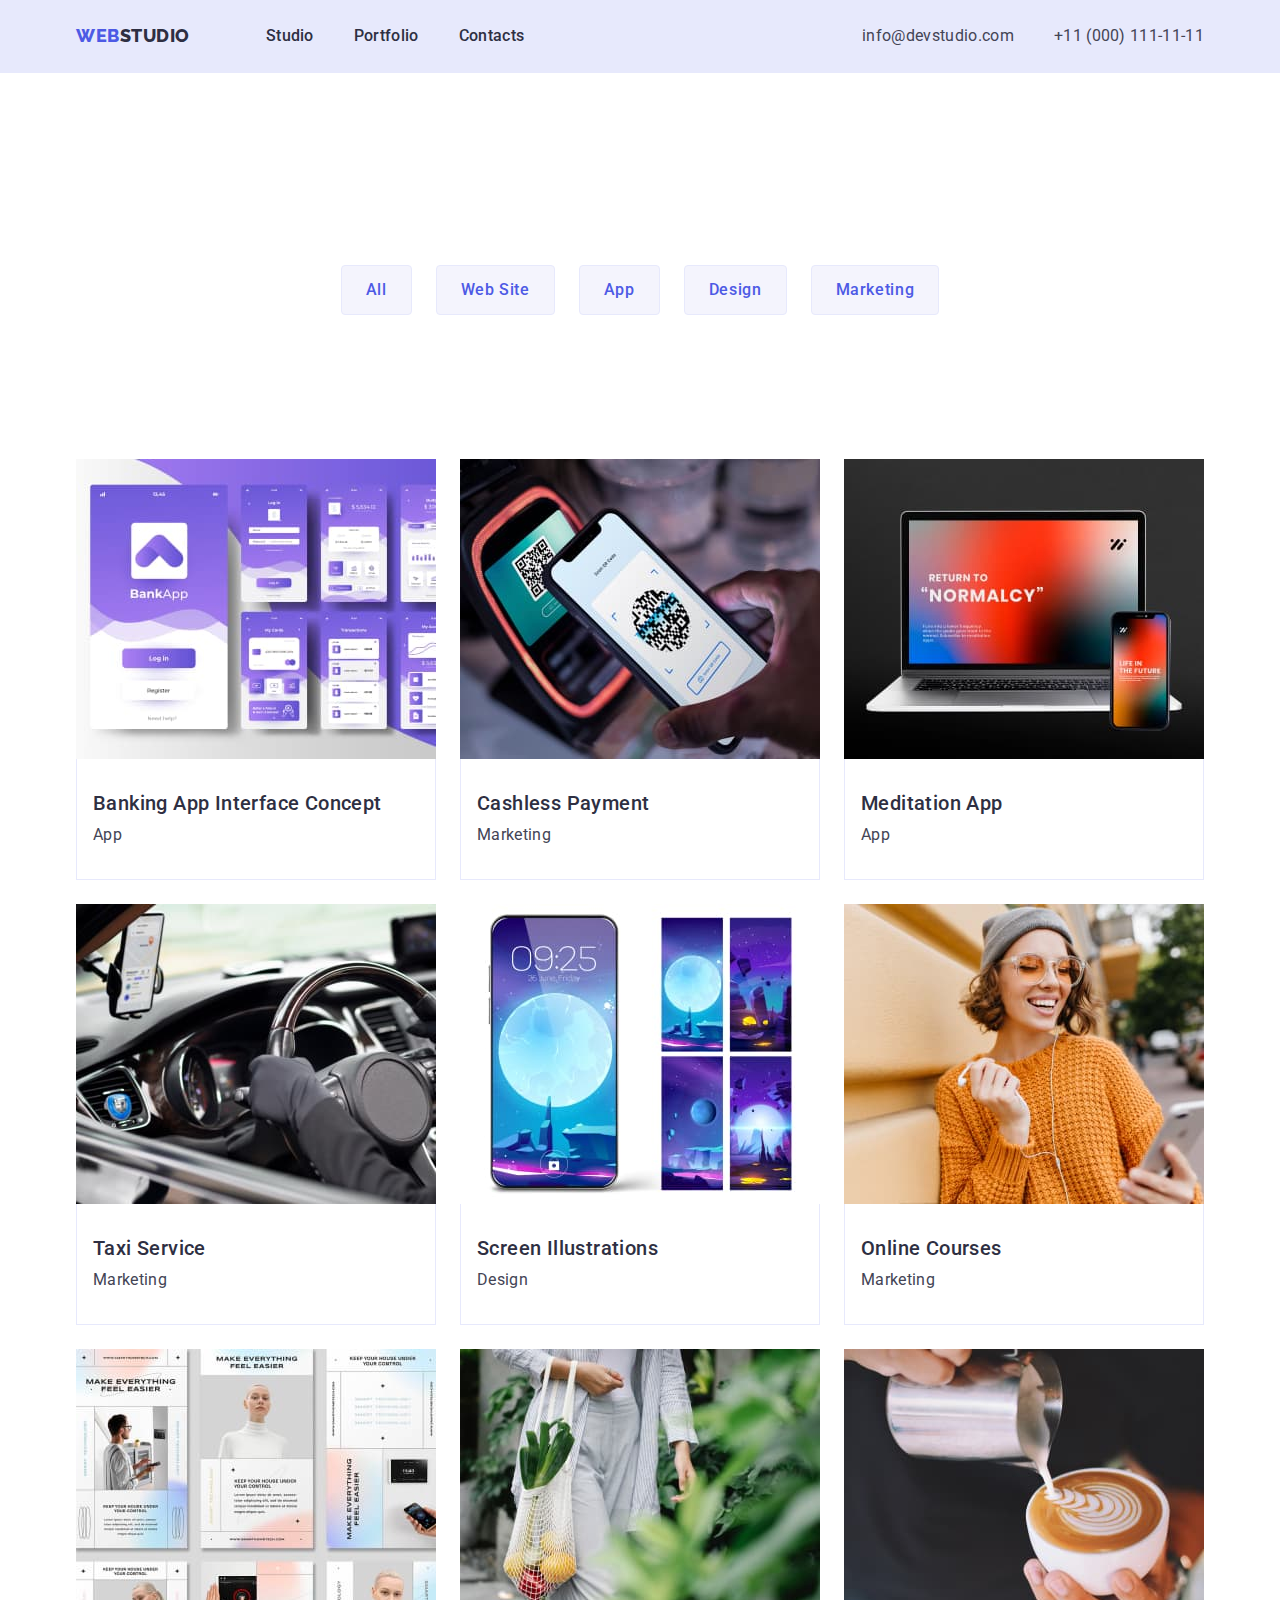
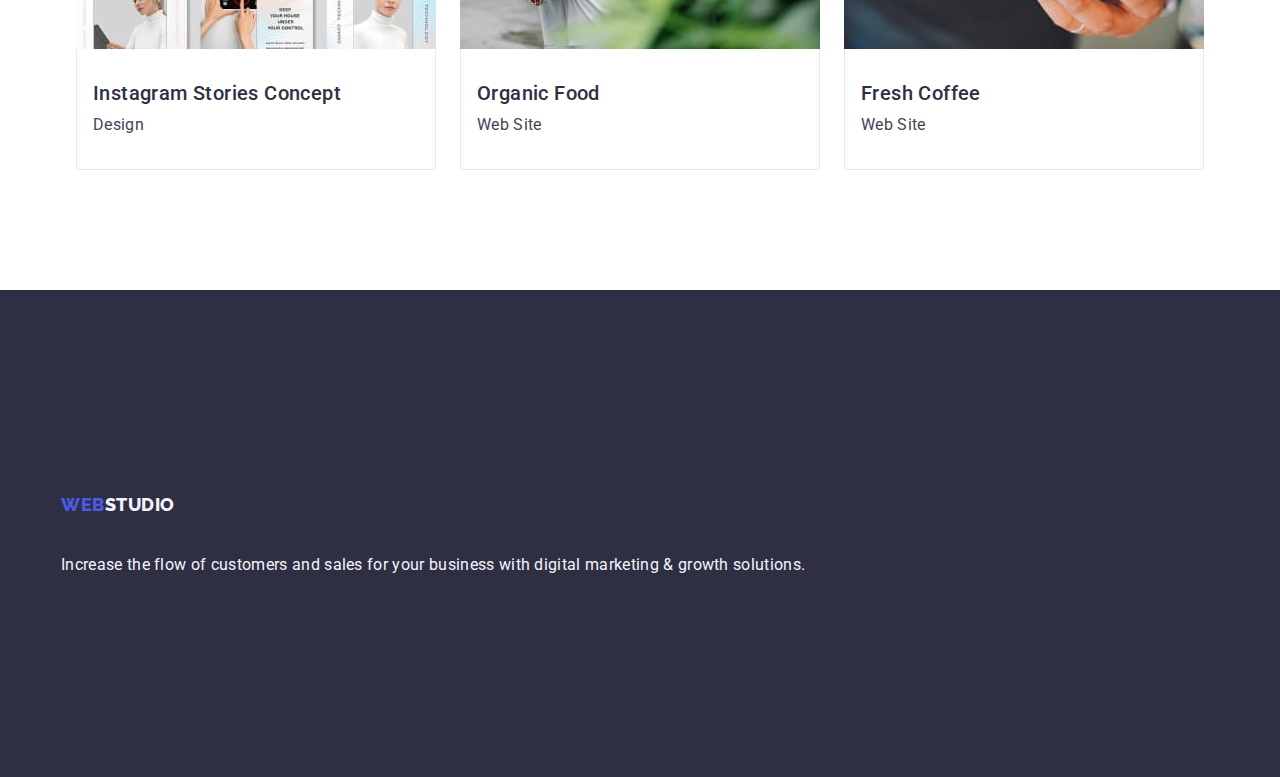
==== commit 53bf9403: "uppdt fails" ====
--- a/portfolio.html
+++ b/portfolio.html
@@ -53,7 +53,7 @@
                 </ul>
                 <ul class="list card-set">
 
-                    <li class="card-set-item">
+                    <li class="card-set-item potrfolio-list">
                         <a href="" class="link link-portfolio"><img src="./images/Bankapp.jpg" alt="banking application"
                                 width="360">
                             <div class="potrfolio-card">
@@ -62,7 +62,7 @@
                             </div>
                         </a>
                     </li>
-                    <li class="card-set-item">
+                    <li class="card-set-item potrfolio-list">
                         <a href="" class="link link-portfolio"><img src="./images/scancode.jpg"
                                 alt="scaning QR code from phone" width="360">
                             <div class="potrfolio-card">
@@ -72,7 +72,7 @@
                         </a>
 
                     </li>
-                    <li class="card-set-item">
+                    <li class="card-set-item potrfolio-list">
                         <a href="" class="link link-portfolio"><img src="./images/laptop.jpg"
                                 alt="laptop staying on the table with information" width="360">
                             <div class="potrfolio-card">
@@ -82,7 +82,7 @@
                         </a>
 
                     </li>
-                    <li class="card-set-item">
+                    <li class="card-set-item potrfolio-list">
                         <a href="" class="link link-portfolio"><img src="./images/cardrive.jpg" alt="man drive a car"
                                 width="360">
                             <div class="potrfolio-card">
@@ -92,7 +92,7 @@
                         </a>
 
                     </li>
-                    <li class="card-set-item">
+                    <li class="card-set-item potrfolio-list">
                         <a href="" class="link link-portfolio"><img src="./images/nightphone.jpg"
                                 alt="phone with night theame" width="360">
                             <div class="potrfolio-card">
@@ -103,7 +103,7 @@
 
                     </li>
 
-                    <li class="card-set-item">
+                    <li class="card-set-item potrfolio-list">
                         <a href="" class="link link-portfolio"><img src="./images/smile.jpg" alt="smile woman"
                                 width="360">
                             <div class="potrfolio-card">
@@ -114,8 +114,8 @@
 
                     </li>
 
-                    <li class="card-set-item">
-                        <a href="" class="link link-portfolio"><img src="./images/teh.jpg" alt="tehnology with robot"
+                    <li class="card-set-item potrfolio-list">
+                        <a href="" class="link link-portfolio potrfolio-list-resume"><img src="./images/teh.jpg" alt="tehnology with robot"
                                 width="360">
                             <div class="potrfolio-card">
                                 <h2 class="section-portfolio-title">Instagram Stories Concept</h2>
@@ -124,7 +124,7 @@
                         </a>
 
                     </li>
-                    <li class="card-set-item">
+                    <li class="card-set-item potrfolio-list potrfolio-list-resume">
                         <a href="" class="link link-portfolio"><img src="./images/woomanveg.jpg"
                                 alt="woman with vegatebles" width="360">
                             <div class="potrfolio-card">
@@ -134,8 +134,8 @@
                         </a>
 
                     </li>
-                    <li class="card-set-item">
-                        <a href="" class="link link-portfolio"><img src="./images/cupcoffe.jpg" alt="cup of the coffe"
+                    <li class="card-set-item potrfolio-list">
+                        <a href="" class="link link-portfolio potrfolio-list-resume"><img src="./images/cupcoffe.jpg" alt="cup of the coffe"
                                 width="360">
                             <div class="potrfolio-card">
                                 <h2 class="section-portfolio-title">Fresh Coffee</h2>
--- a/css/styles.css
+++ b/css/styles.css
@@ -84,10 +84,12 @@
 */
 .header {
     background-color: var(--cornflower-color);
+    border-bottom: 1px solid #e7e9fc
 }
 .header-container {
     display: flex;
     justify-content: space-between;
+    
     
 }
 .navigation {
@@ -165,6 +167,7 @@
 .section-hero {
     background-color: var(--navy-blue-color);
     text-align: center;
+    padding: 188px 0 188px
 }
 
 .section-hero-title {
@@ -184,7 +187,7 @@
 */
 .section {
     background-color: #fff;
-    padding-top: 120px;
+    padding: 120px 0 120px
 }
 
 .section-container{
@@ -268,11 +271,12 @@
     line-height: 1.2;
     text-align: center;
     letter-spacing: 0.02em;
+    margin-bottom: 8px
 }
 
 .section-team-list {
- --items: 4;
- background-color: #FFFFFF;
+background-color: #FFFFFF;
+border-radius: 0px 0px 4px 4px
 }
 
 .section-team-text {
@@ -290,6 +294,7 @@
 */
 .footer {
     background-color: var(--navy-blue-color);
+    padding: 100px 0 100px
 }
 .footer-container{
 display: flex;
@@ -304,6 +309,8 @@
 line-height: 1.17;
 text-transform: uppercase;
 letter-spacing: 0.03em;
+display: inline-block;
+margin-bottom: 16px;
 }
 .footer-logo {
     color: #F4F4FD;
@@ -330,30 +337,43 @@
 */
 .section-portfolio {
     background-color: #fff;
+    padding-top: 96px;
+    padding-bottom: 120px;
 }
 .btn-container{
 display: flex;
 justify-content: center;
 gap: 24px;
 padding: 96px 0px 72px;
+margin-bottom: 72px
+}
+.potrfolio-list{
+row-gap: 48px;
+}
+.potrfolio-list-resume{
+margin-bottom: 0px;
 }
 .potrfolio-card{
-padding: 32px 0px 32px;
+padding: 32px 16px;
 border: 1px solid #E7E9FC;
+text-align: left;
+border-top: none;
+
 }
 .section-portfolio-title {
     color: var(--navy-blue-color);
     font-weight: 500;
     font-size: 20px;
     line-height: 1.2;
-    letter-spacing: 0.02em
+    letter-spacing: 0.02em;
+    margin-bottom: 8px;
 }
 .section-portfolio-text {
     color: #434455;
     font-weight: 400;
     font-size: 16px;
     line-height: 1.5;
-    letter-spacing: 0.02em
+    letter-spacing: 0.02em;
 }
 
 /**
@@ -374,6 +394,9 @@
     border-radius: 4px;
     padding: 16px 32px;
     margin-bottom: 188px;
+    min-width: 169px;
+    height: 56px;
+    border: none;
 }
 
 .button-main:hover,
@@ -422,6 +445,7 @@
     background-color: var(--ocean-color);
     box-shadow: 0px 3px 1px rgba(0, 0, 0, 0.1), 0px 2px 1px rgba(0, 0, 0, 0.08), 0px 2px 2px rgba(0, 0, 0, 0.12);
     border-radius: 4px;
+    border: 1px solid transparent
 }
 /**
   |============================
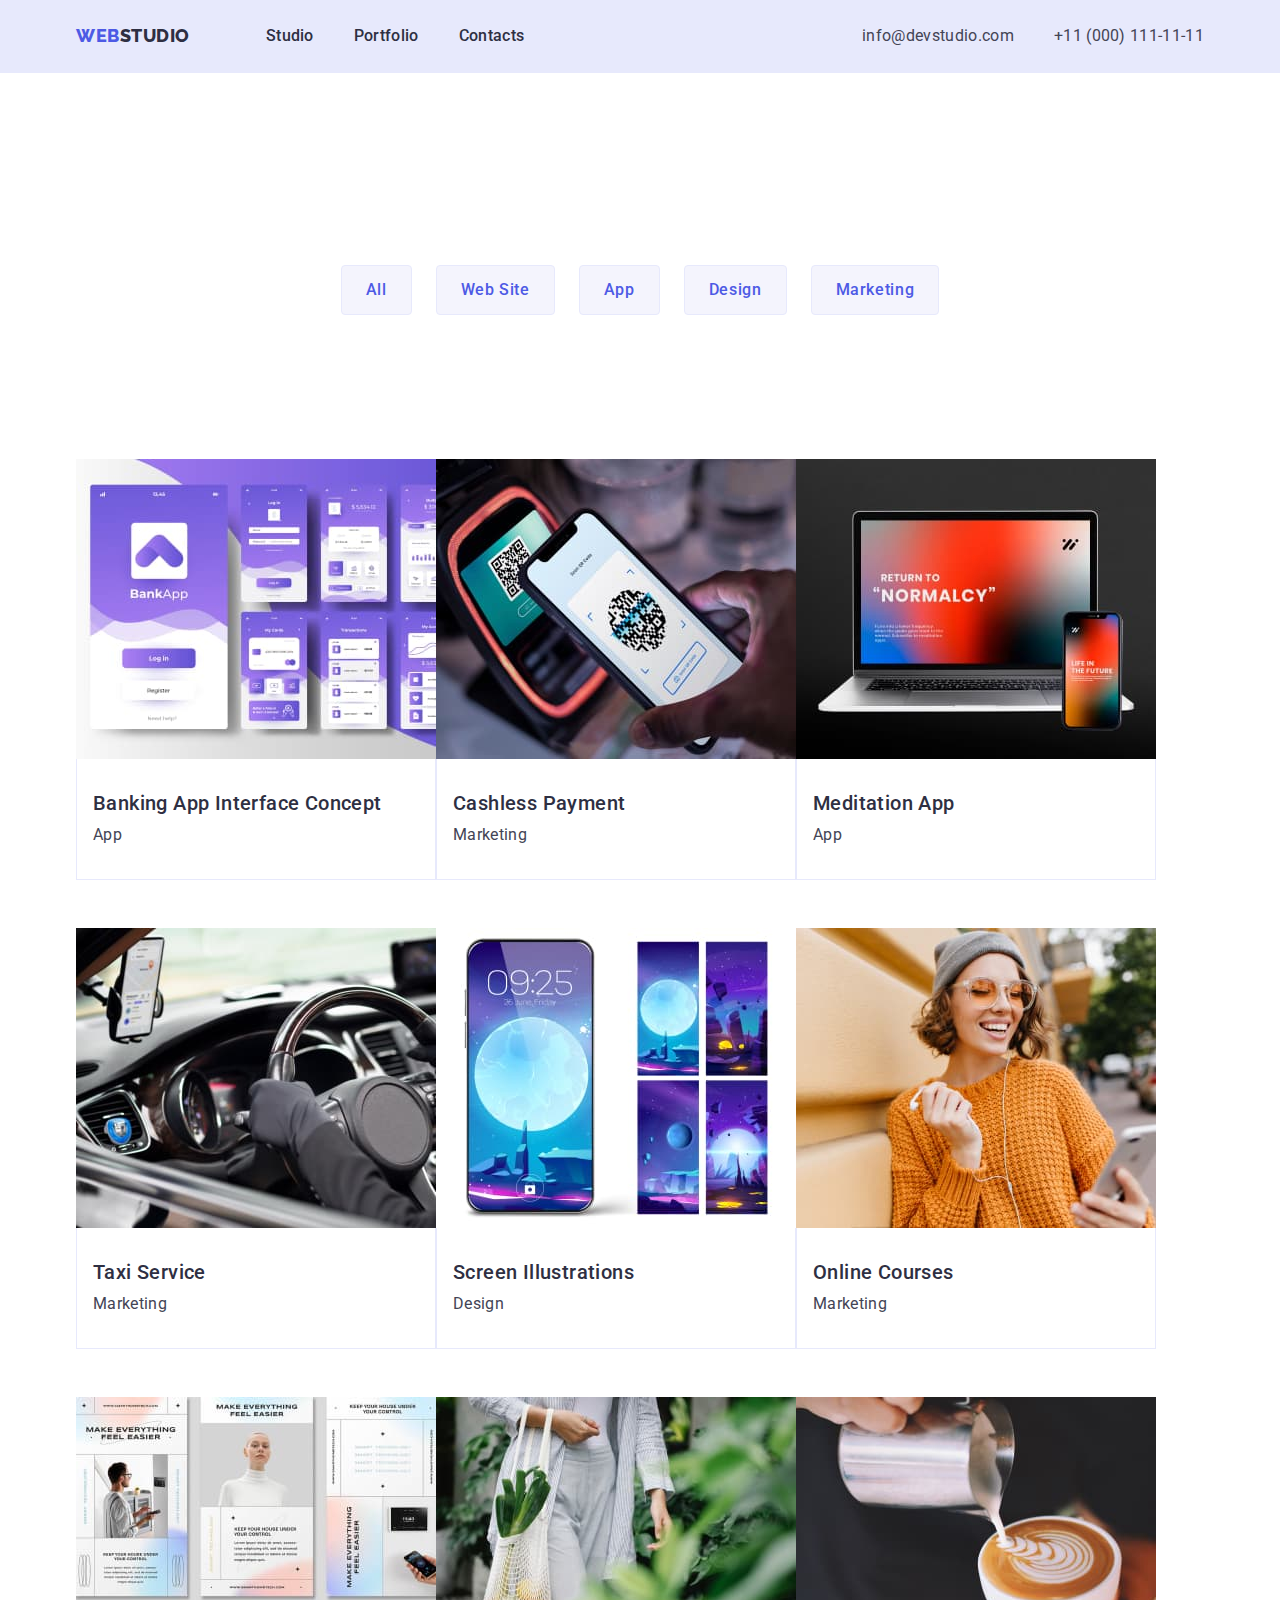
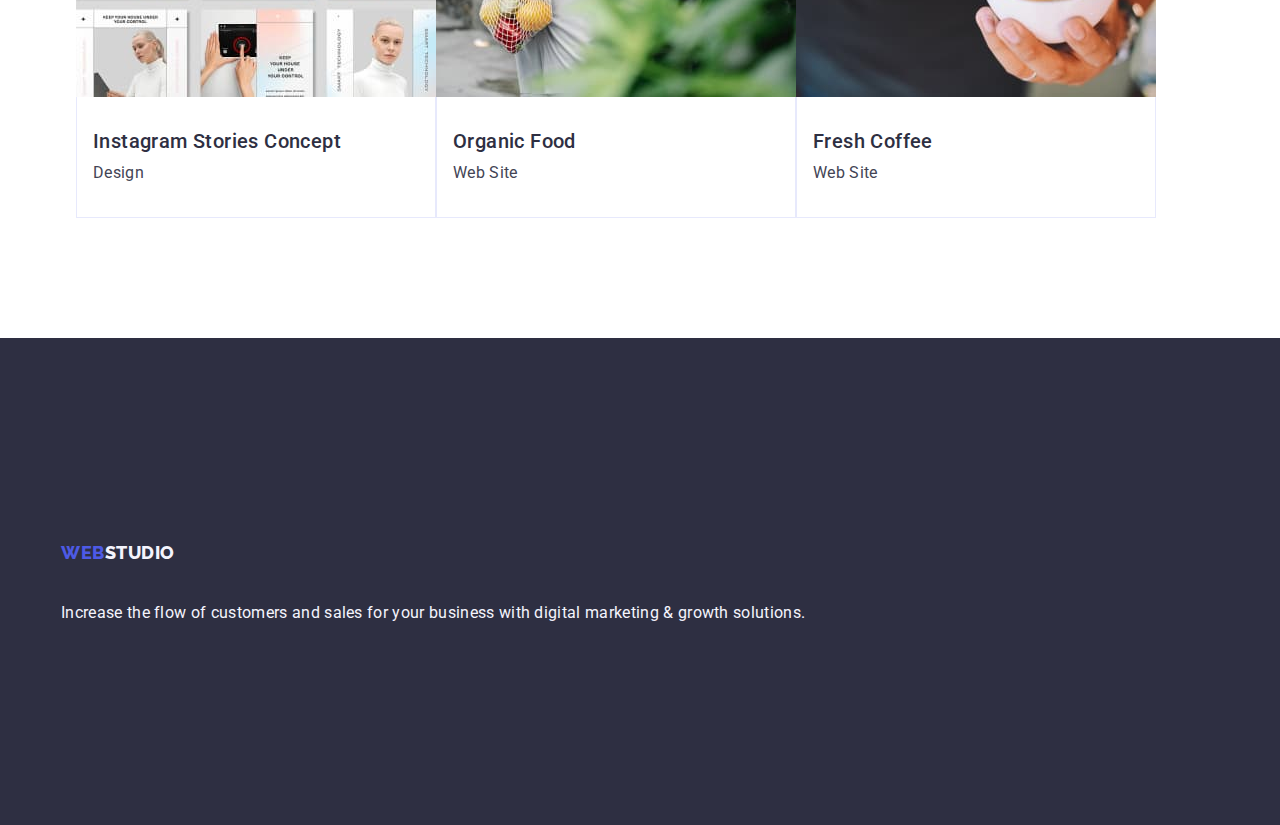
==== commit 0b4d44af: "updt" ====
--- a/portfolio.html
+++ b/portfolio.html
@@ -51,7 +51,7 @@
                     <li class=""><button type="button" class="button-portfolio">Design</button></li>
                     <li class=""><button type="button" class="button-portfolio">Marketing</button></li>
                 </ul>
-                <ul class="list card-set">
+                <ul class="list card-set-portfolio">
 
                     <li class="card-set-item potrfolio-list">
                         <a href="" class="link link-portfolio"><img src="./images/Bankapp.jpg" alt="banking application"
@@ -115,7 +115,7 @@
                     </li>
 
                     <li class="card-set-item potrfolio-list">
-                        <a href="" class="link link-portfolio potrfolio-list-resume"><img src="./images/teh.jpg" alt="tehnology with robot"
+                        <a href="" class="link link-portfolio"><img src="./images/teh.jpg" alt="tehnology with robot"
                                 width="360">
                             <div class="potrfolio-card">
                                 <h2 class="section-portfolio-title">Instagram Stories Concept</h2>
@@ -124,7 +124,7 @@
                         </a>
 
                     </li>
-                    <li class="card-set-item potrfolio-list potrfolio-list-resume">
+                    <li class="card-set-item potrfolio-list">
                         <a href="" class="link link-portfolio"><img src="./images/woomanveg.jpg"
                                 alt="woman with vegatebles" width="360">
                             <div class="potrfolio-card">
@@ -135,7 +135,7 @@
 
                     </li>
                     <li class="card-set-item potrfolio-list">
-                        <a href="" class="link link-portfolio potrfolio-list-resume"><img src="./images/cupcoffe.jpg" alt="cup of the coffe"
+                        <a href="" class="link link-portfolio"><img src="./images/cupcoffe.jpg" alt="cup of the coffe"
                                 width="360">
                             <div class="potrfolio-card">
                                 <h2 class="section-portfolio-title">Fresh Coffee</h2>
--- a/css/styles.css
+++ b/css/styles.css
@@ -71,7 +71,7 @@
 .card-set {
 display: flex;
 flex-wrap: wrap;
-gap: var(--indent)
+gap: 24px;
 }
 
 .card-set-item{
@@ -175,9 +175,10 @@
     font-weight: 700;
     font-size: 56px;
     line-height: 1.07;
-    text-align: center;
     letter-spacing: 0.02em;
     padding: 188px 0 188px;
+    max-width: 496px;
+    text-align: center;
 }
 
 /**
@@ -195,7 +196,9 @@
 align-items: center;
 gap: 24px;
 }
-
+.services {
+    width: calc((100% - 3 * 24px) / 4);
+}
 .section-title {
     color: var(--navy-blue-color);
     font-weight: 500;
@@ -346,6 +349,13 @@
 gap: 24px;
 padding: 96px 0px 72px;
 margin-bottom: 72px
+}
+.card-set-portfolio{
+display: flex;
+flex-wrap: wrap;
+row-gap: 48px;
+column-gap: 24xpx;
+
 }
 .potrfolio-list{
 row-gap: 48px;
@@ -397,6 +407,7 @@
     min-width: 169px;
     height: 56px;
     border: none;
+    display: block;
 }
 
 .button-main:hover,
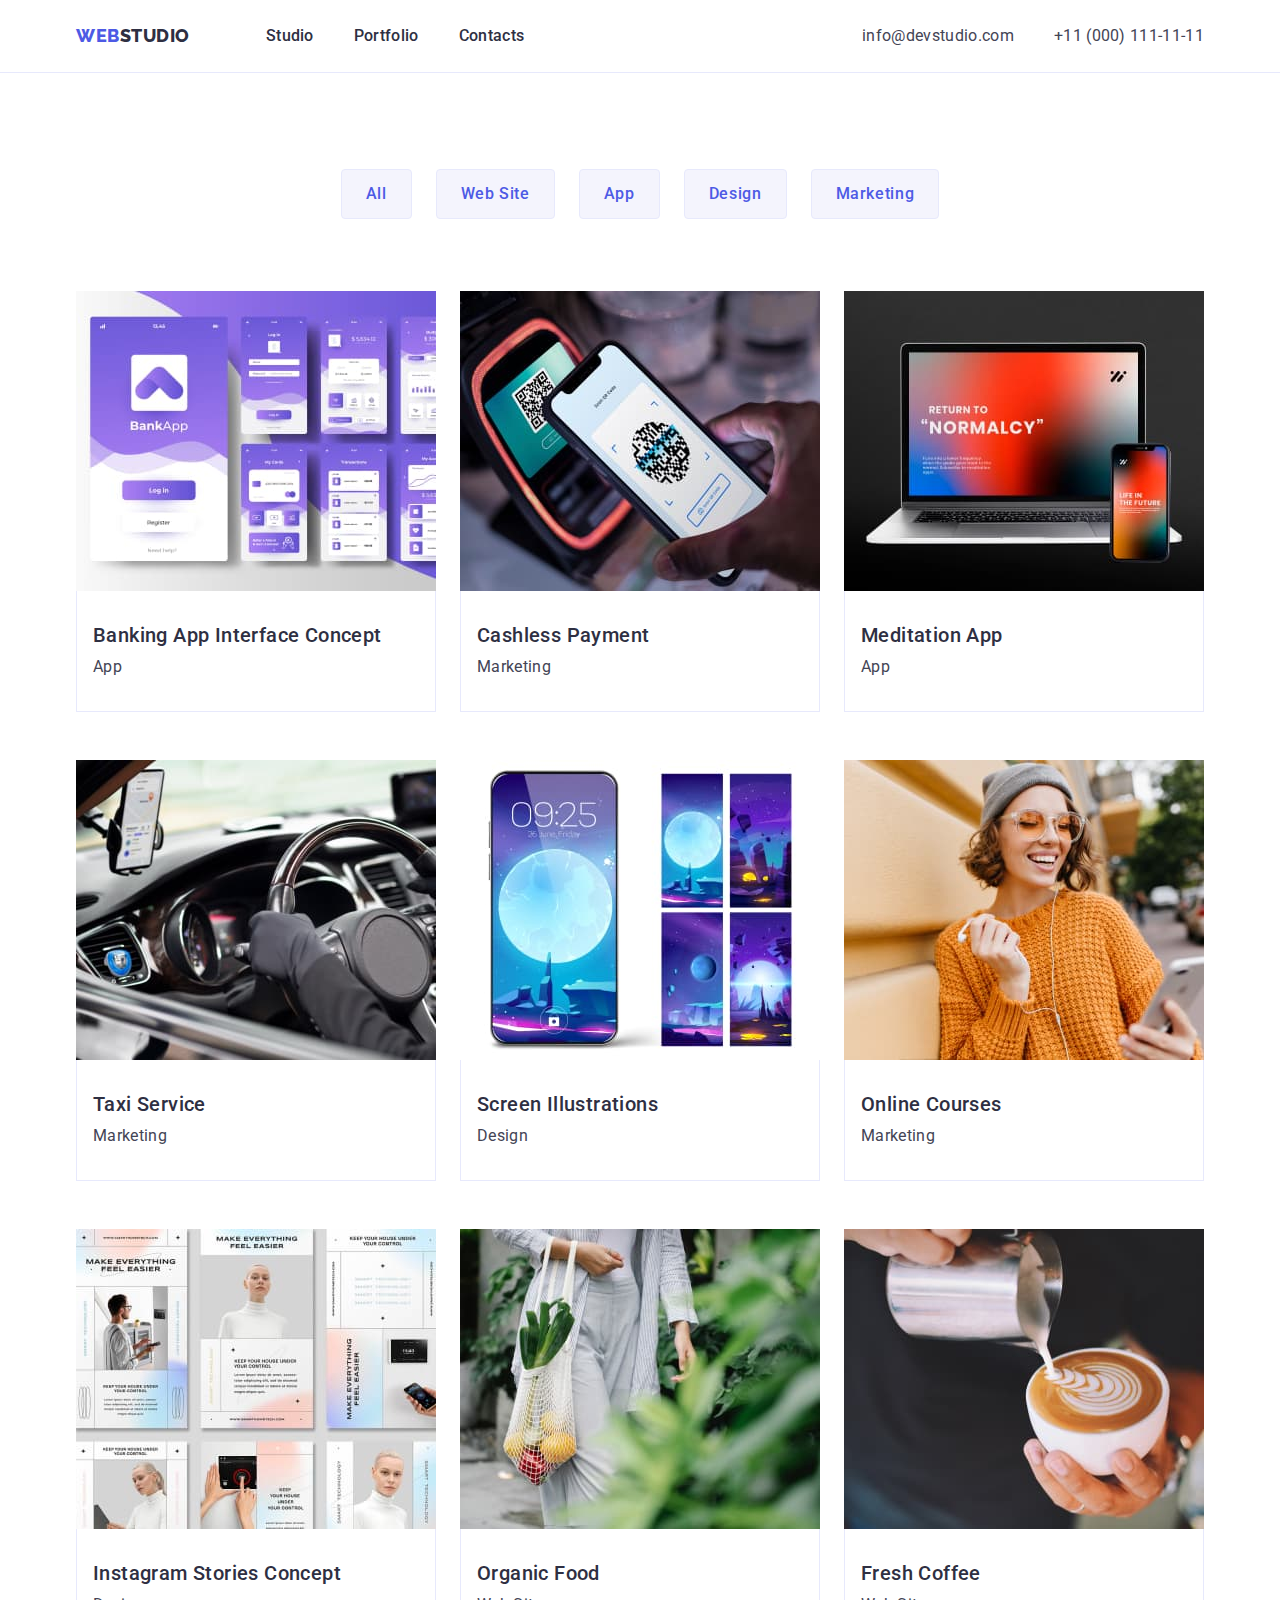
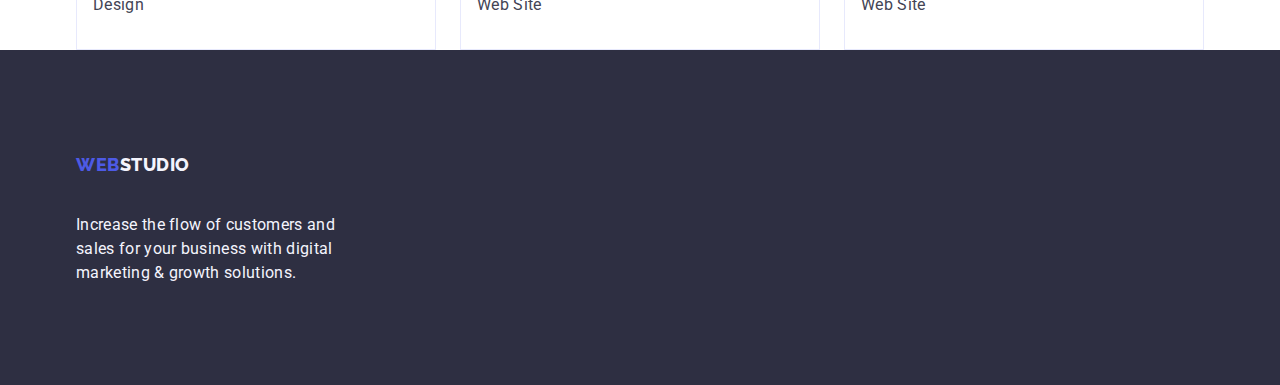
==== commit d766038a: "uppdt" ====
--- a/portfolio.html
+++ b/portfolio.html
@@ -150,7 +150,7 @@
     </main>
 <!--Footer-->
 <footer class="footer">
-    <div class="container footer-container">
+    <div class="container">
         <a class="link footer-link" href="./index.html">Web<span class="footer-logo">Studio</span></a>
         <p class="footer-text">Increase the flow of customers and sales for your business with digital marketing &
             growth solutions.</p>
--- a/css/styles.css
+++ b/css/styles.css
@@ -83,7 +83,6 @@
   |============================
 */
 .header {
-    background-color: var(--cornflower-color);
     border-bottom: 1px solid #e7e9fc
 }
 .header-container {
@@ -176,9 +175,9 @@
     font-size: 56px;
     line-height: 1.07;
     letter-spacing: 0.02em;
-    padding: 188px 0 188px;
     max-width: 496px;
     text-align: center;
+    margin: 0 auto 48px;
 }
 
 /**
@@ -188,7 +187,7 @@
 */
 .section {
     background-color: #fff;
-    padding: 120px 0 120px
+    padding: 120px 0 120px;
 }
 
 .section-container{
@@ -213,7 +212,6 @@
     font-weight: 400;
     font-size: 16px;
     line-height: 1.5;
-    margin-bottom: 120px;
 }
 
 /**
@@ -237,10 +235,6 @@
    
 }
 
-.list-content {
-    margin-bottom: 120px;
-}
-
 /**
   |============================
   | Section main team
@@ -298,11 +292,6 @@
 .footer {
     background-color: var(--navy-blue-color);
     padding: 100px 0 100px
-}
-.footer-container{
-display: flex;
-flex-direction: column;
-padding: 100px 0px 100px;
 }
 .footer-link {
 color: #4d5ae5;
@@ -331,6 +320,7 @@
     font-size: 16px;
     line-height: 1.5;
     margin-top: 16px;
+    max-width: 264px;
 }
 
 /**
@@ -340,22 +330,19 @@
 */
 .section-portfolio {
     background-color: #fff;
-    padding-top: 96px;
-    padding-bottom: 120px;
+    padding-top: 96px 0px 72px;
 }
 .btn-container{
 display: flex;
 justify-content: center;
 gap: 24px;
 padding: 96px 0px 72px;
-margin-bottom: 72px
 }
 .card-set-portfolio{
 display: flex;
 flex-wrap: wrap;
 row-gap: 48px;
-column-gap: 24xpx;
-
+column-gap: 24px;
 }
 .potrfolio-list{
 row-gap: 48px;
@@ -403,11 +390,11 @@
     box-shadow: 0px 4px 4px rgba(0, 0, 0, 0.15);
     border-radius: 4px;
     padding: 16px 32px;
-    margin-bottom: 188px;
     min-width: 169px;
     height: 56px;
     border: none;
     display: block;
+    margin: 0 auto;
 }
 
 .button-main:hover,
